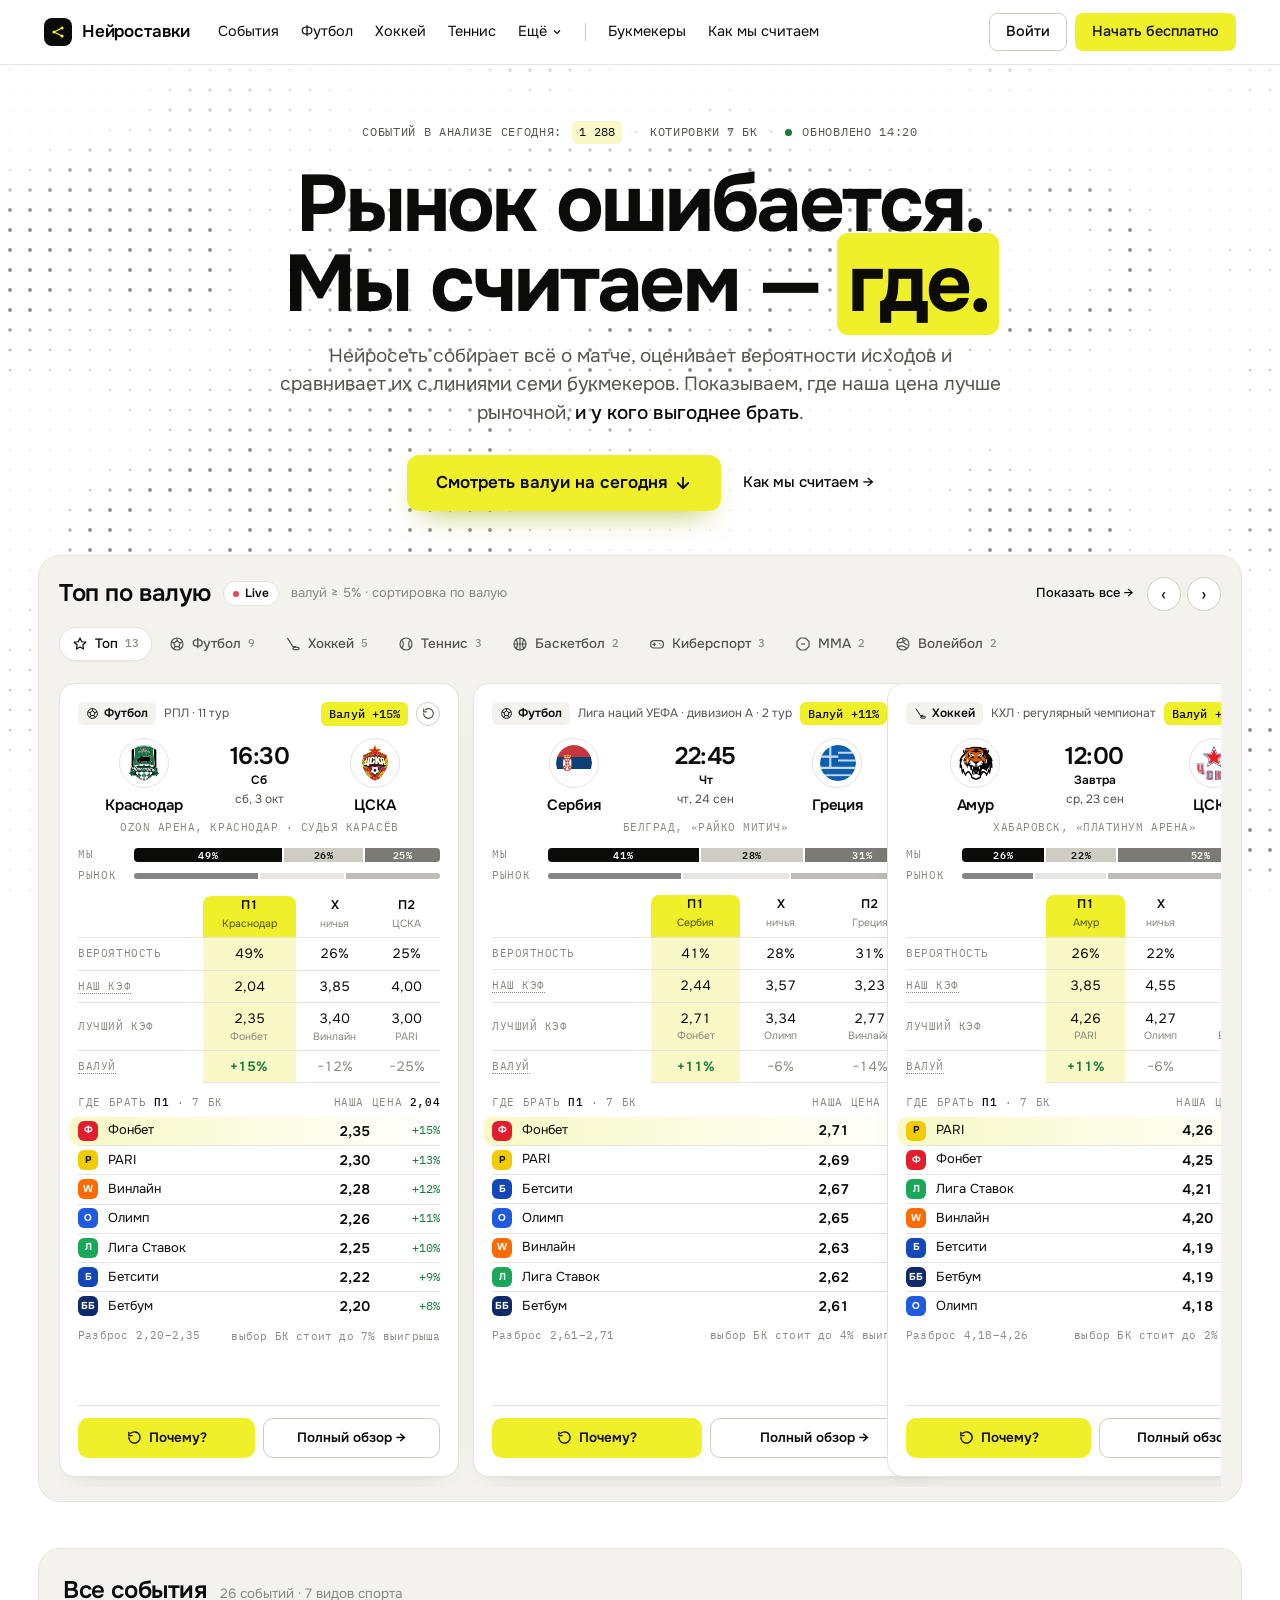
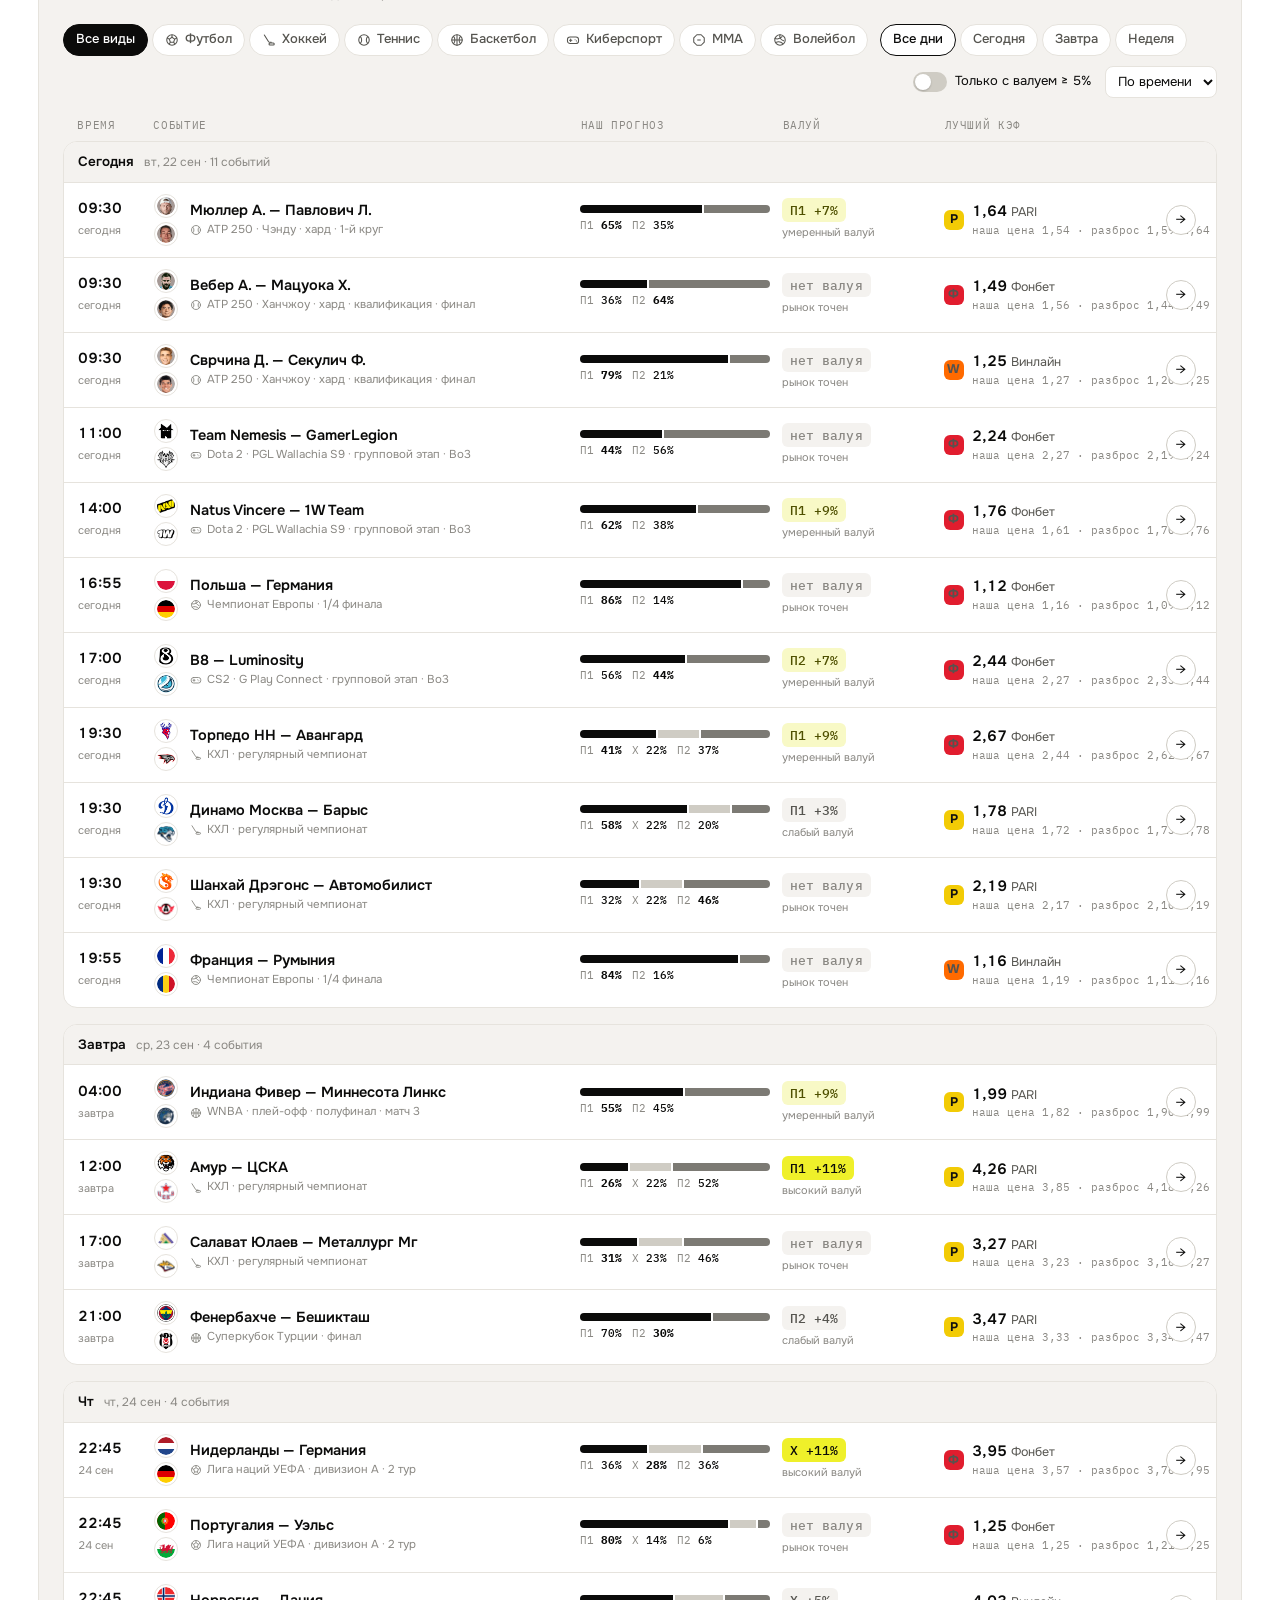
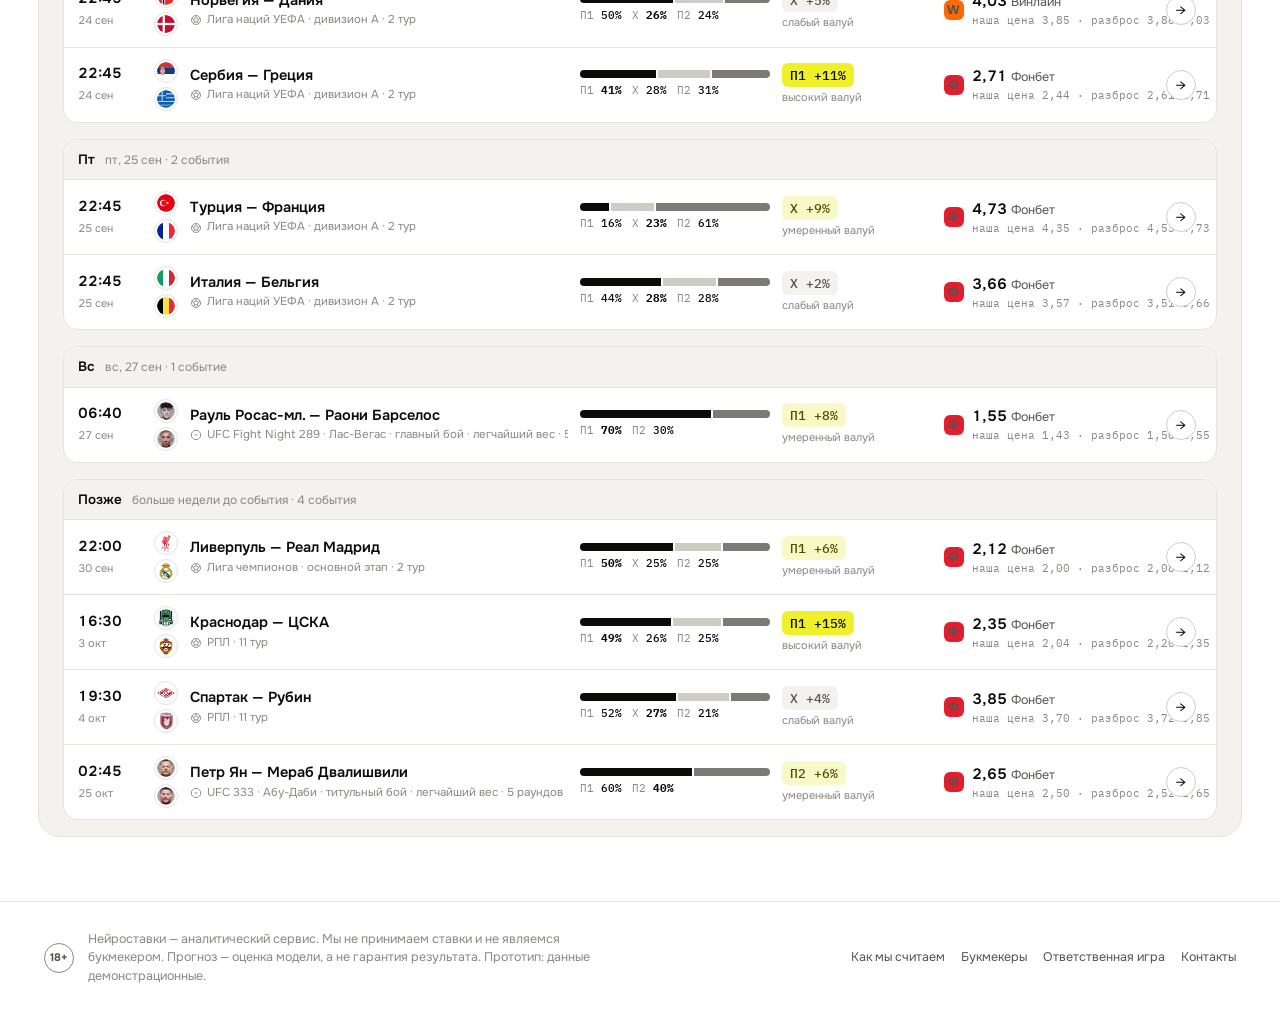
==== index.html @ 48d7a948 "Прототип главной страницы Нейроставки Hero в стиле Ramp с динамическим фоном, панель «Топ по валую» " ====
<!doctype html>
<html lang="ru">
<head>
<meta charset="utf-8">
<meta name="viewport" content="width=device-width, initial-scale=1, viewport-fit=cover">
<!-- ARTIFACT-START -->
<title>Нейроставки</title>
<link rel="preconnect" href="https://fonts.googleapis.com">
<link rel="preconnect" href="https://fonts.gstatic.com" crossorigin>
<link rel="stylesheet" href="https://fonts.googleapis.com/css2?family=Onest:wght@400;500;600;700&family=IBM+Plex+Mono:wght@400;500&display=swap">
<style>
/* ============ tokens ============ */
:root{
  --bg:#FFFFFF; --bg-2:#F4F2EF; --bg-3:#FBFAF8; --surface:#FFFFFF;
  --line:#E6E3DD; --line-2:#CFCCC4;
  --ink:#0B0B0A; --ink-2:#55544F; --ink-3:#8A8883;
  --accent:#EFF02A; --accent-hover:#E4E51E; --accent-soft:#F8F9C6; --accent-ink:#4E5000;
  --good:#177A3A; --good-soft:#E4F4E8; --bad:#B0281F; --bad-soft:#F9E8E6;
  --seg1:#0B0B0A; --segx:#CFCCC4; --seg2:#7C7A74;
  --radius:16px;
  --font:'Onest',system-ui,-apple-system,'Segoe UI',Roboto,sans-serif;
  --mono:'IBM Plex Mono',ui-monospace,SFMono-Regular,Menlo,monospace;
  color-scheme:light;
}
*{box-sizing:border-box}
[hidden]{display:none!important}
html,body{background:var(--bg);color:var(--ink);font-family:var(--font)}
body{margin:0;font-size:15px;line-height:1.45;-webkit-font-smoothing:antialiased;text-rendering:optimizeLegibility}
a{color:inherit}
button{font:inherit;color:inherit}
img{max-width:100%}
.mono{font-family:var(--mono)}
.muted{color:var(--ink-3)}
.link{color:var(--ink);text-decoration:none;font-weight:500;font-size:13px}
.link:hover{text-decoration:underline}
.wrap{max-width:1240px;margin:0 auto;padding-inline:24px}
@media(max-width:600px){.wrap{padding-inline:16px}}

/* ============ dynamic background (canvas) ============ */
#bg{position:fixed;inset:0;width:100%;height:100%;z-index:0;pointer-events:none;
  -webkit-mask-image:linear-gradient(to bottom,transparent 0,rgba(0,0,0,.4) 90px,#000 220px);
  mask-image:linear-gradient(to bottom,transparent 0,rgba(0,0,0,.4) 90px,#000 220px)}
.page{position:relative;z-index:1}

/* ============ header ============ */
.top{position:sticky;top:env(safe-area-inset-top,0px);z-index:50;background:rgba(255,255,255,.8);backdrop-filter:saturate(1.3) blur(12px);-webkit-backdrop-filter:saturate(1.3) blur(12px);border-bottom:1px solid var(--line)}
.top-in{display:flex;align-items:center;gap:28px;height:64px}
.logo{display:flex;align-items:center;gap:10px;color:var(--ink);text-decoration:none;font-weight:600;font-size:17px;letter-spacing:-.01em;white-space:nowrap}
.mark{width:28px;height:28px;border-radius:8px;background:var(--ink);display:grid;place-items:center;flex:none}
.nav{display:flex;gap:22px;align-items:center;font-size:14.5px}
.nav a{color:var(--ink);text-decoration:none;display:inline-flex;align-items:center;gap:4px;white-space:nowrap}
.nav a:hover{color:var(--ink-2)}
.nav-sep{width:1px;height:18px;background:var(--line-2)}
.top-actions{margin-left:auto;display:flex;gap:8px;align-items:center}
.btn{display:inline-flex;align-items:center;justify-content:center;gap:6px;height:38px;padding:0 16px;border-radius:8px;font-size:14.5px;font-weight:500;text-decoration:none;cursor:pointer;border:1px solid transparent;color:var(--ink);white-space:nowrap}
.btn.primary{background:var(--accent)}
.btn.primary:hover{background:var(--accent-hover)}
.btn.ghost{border-color:var(--line-2);background:#fff}
.btn.ghost:hover{background:var(--bg-3)}
.btn.big{height:56px;padding:0 28px;font-size:17px;font-weight:600;border-radius:12px;box-shadow:0 14px 30px -14px rgba(160,166,0,.75)}
.btn.big svg{width:18px;height:18px}
@media(max-width:1000px){.nav{display:none}}
@media(max-width:520px){.btn.ghost{display:none}.logo .word{font-size:16px}}

/* ============ hero ============ */
.hero{padding-block:56px 36px}
.hero-text{text-align:center;max-width:980px}
.eyebrow{display:flex;flex-wrap:wrap;align-items:center;justify-content:center;gap:8px 10px;font-family:var(--mono);font-size:11.5px;letter-spacing:.06em;text-transform:uppercase;color:var(--ink-2)}
.counter{background:#F1EFEA;padding:3px 7px;border-radius:5px;color:var(--ink);letter-spacing:.02em;font-variant-numeric:tabular-nums;transition:background .4s}
.counter.tick{background:var(--accent-soft)}
.eyebrow .sep{color:var(--line-2)}
.pulse{width:7px;height:7px;border-radius:50%;background:var(--good);box-shadow:0 0 0 0 rgba(23,122,58,.45);animation:pulse 2.2s infinite}
@keyframes pulse{0%{box-shadow:0 0 0 0 rgba(23,122,58,.45)}70%{box-shadow:0 0 0 7px rgba(23,122,58,0)}100%{box-shadow:0 0 0 0 rgba(23,122,58,0)}}
h1{font-size:clamp(42px,6.4vw,80px);line-height:1;letter-spacing:-.035em;font-weight:700;margin:20px auto 18px;text-wrap:balance}
h1 mark{background:var(--accent);color:inherit;padding:0 .14em;margin:0 -.04em;border-radius:.14em;box-decoration-break:clone;-webkit-box-decoration-break:clone}
.lead{font-size:19px;color:var(--ink-2);max-width:56ch;margin:0 auto 28px;line-height:1.5;text-wrap:pretty}
.lead b{font-weight:500;color:var(--ink)}
.cta{display:flex;justify-content:center;align-items:center;gap:8px 22px;flex-wrap:wrap;margin-bottom:44px}
.cta .link{font-size:15px}
.panel-wrap{padding-inline:clamp(16px,3vw,56px)}
.panel{background:var(--bg-2);border:1px solid var(--line);border-radius:22px;padding:20px 20px 14px;max-width:1820px;margin:0 auto}
@media(max-width:600px){.panel{padding:14px 12px 10px;border-radius:16px}}
.panel-head{display:flex;align-items:center;justify-content:space-between;gap:16px;flex-wrap:wrap}
.panel-title{display:flex;align-items:center;gap:12px;flex-wrap:wrap}
.panel-title .muted{font-size:13px}
h2{font-size:24px;font-weight:600;letter-spacing:-.02em;margin:0}
.live-chip{display:inline-flex;align-items:center;gap:6px;font-size:12px;font-weight:600;background:#fff;border:1px solid var(--line);border-radius:999px;padding:3px 9px}
.live-chip i{width:6px;height:6px;border-radius:50%;background:#E5484D}
.panel-tools{display:flex;align-items:center;gap:14px}
.arrows{display:flex;gap:6px}
.arrows button{width:34px;height:34px;border-radius:50%;border:1px solid var(--line-2);background:#fff;font-size:18px;line-height:1;cursor:pointer;color:var(--ink);display:grid;place-items:center}
.arrows button:hover{background:var(--bg-3)}
.tabs{display:flex;gap:4px;overflow-x:auto;margin:16px 0 14px;scrollbar-width:none;padding-bottom:2px}
.tabs::-webkit-scrollbar{display:none}
.tab{display:inline-flex;align-items:center;gap:7px;height:34px;padding:0 12px;border-radius:999px;border:1px solid transparent;background:transparent;font-size:13.5px;font-weight:500;color:var(--ink-2);cursor:pointer;white-space:nowrap}
.tab svg{width:16px;height:16px}
.tab:hover{color:var(--ink)}
.tab.active{background:#fff;border-color:var(--line);color:var(--ink);box-shadow:0 1px 2px rgba(0,0,0,.04)}
.tab .n{font-family:var(--mono);font-size:11px;color:var(--ink-3)}
.slider{display:flex;gap:14px;overflow-x:auto;scroll-snap-type:x mandatory;padding:6px 2px 10px;scrollbar-width:none;align-items:stretch}
.slider::-webkit-scrollbar{display:none}
.empty{padding:40px;text-align:center;color:var(--ink-3);width:100%}

/* ============ event card (flip) ============ */
.card{flex:0 0 400px;width:400px;scroll-snap-align:start;perspective:1800px;position:relative}
@media(max-width:520px){.card{flex-basis:calc(100vw - 60px);width:calc(100vw - 60px)}}
.card-inner{display:grid;transform-style:preserve-3d;transition:transform .65s cubic-bezier(.2,.7,.2,1);height:100%}
.card:hover .card-inner{transform:rotateY(-8deg);transition-duration:.4s}
.card.flipped .card-inner{transform:rotateY(180deg)}
.card.flipped:hover .card-inner{transform:rotateY(172deg)}
.face{grid-area:1/1;background:var(--surface);border:1px solid var(--line);border-radius:var(--radius);padding:18px;backface-visibility:hidden;-webkit-backface-visibility:hidden;display:flex;flex-direction:column;gap:12px;box-shadow:0 1px 2px rgba(0,0,0,.03),0 12px 28px -18px rgba(0,0,0,.16);cursor:pointer;transition:box-shadow .3s}
.card:hover .face{box-shadow:0 2px 4px rgba(0,0,0,.04),0 26px 44px -22px rgba(0,0,0,.3)}
.face.front{transform:rotateY(0deg)}
.face.back{transform:rotateY(180deg)}
.c-top{display:flex;align-items:center;gap:8px;min-height:24px}
.sport-chip{display:inline-flex;align-items:center;gap:5px;font-size:12px;font-weight:600;padding:3px 8px;border-radius:6px;background:var(--bg-2);color:var(--ink);white-space:nowrap}
.sport-chip svg{width:13px;height:13px}
.league{font-size:12px;color:var(--ink-2);white-space:nowrap;overflow:hidden;text-overflow:ellipsis;flex:1;min-width:0}
.val-badge{font-family:var(--mono);font-size:12px;font-weight:500;padding:3px 8px;border-radius:6px;white-space:nowrap;letter-spacing:.01em}
.val-badge.strong{background:var(--accent);color:var(--ink)}
.val-badge.mid{background:var(--accent-soft);color:var(--accent-ink)}
.val-badge.weak{background:var(--bg-2);color:var(--ink-2)}
.val-badge.none{background:var(--bg-2);color:var(--ink-3)}
.flip-ico{width:24px;height:24px;border-radius:50%;border:1px solid var(--line-2);display:grid;place-items:center;color:var(--ink-2);flex:none;background:#fff;transition:.2s}
.flip-ico svg{width:13px;height:13px}
.card:hover .flip-ico{background:var(--accent);border-color:var(--accent);color:var(--ink);transform:rotate(-40deg)}
.c-teams{display:grid;grid-template-columns:1fr auto 1fr;align-items:start;gap:8px}
.team{display:flex;flex-direction:column;align-items:center;gap:8px;text-align:center;min-width:0}
.team img,.team .ini{width:50px;height:50px;object-fit:contain;border-radius:50%;background:#fff;border:1px solid var(--line);padding:6px;flex:none}
.team .ini,.r-logos .ini{display:grid;place-items:center;font-weight:700;font-size:13px;color:var(--ink-2);background:var(--bg-2)}
.team b{font-size:15px;font-weight:600;line-height:1.2;letter-spacing:-.01em;text-wrap:balance}
.when{text-align:center;display:flex;flex-direction:column;gap:2px;min-width:84px;padding-top:6px}
.when b{font-size:24px;font-weight:600;letter-spacing:-.02em;line-height:1}
.when span{font-size:12px;color:var(--ink-2)}
.when .day{font-weight:600;color:var(--ink);margin-top:2px}
.c-venue{font-family:var(--mono);font-size:10.5px;letter-spacing:.05em;text-transform:uppercase;color:var(--ink-3);text-align:center;white-space:nowrap;overflow:hidden;text-overflow:ellipsis;margin-top:-6px}
.c-bars{display:flex;flex-direction:column;gap:6px}
.bar-row{display:grid;grid-template-columns:48px 1fr;align-items:center;gap:8px;font-family:var(--mono);font-size:10.5px;letter-spacing:.06em;text-transform:uppercase;color:var(--ink-3)}
.bar{display:flex;gap:2px;height:14px;border-radius:4px;overflow:hidden}
.bar.thin{height:6px;opacity:.5}
.bar i{display:grid;place-items:center;height:100%;font:600 9.5px/1 var(--mono);color:#fff;overflow:hidden;white-space:nowrap;font-style:normal}
.bar i.s0{background:var(--seg1)} .bar i.s1{background:var(--segx);color:var(--ink)} .bar i.s2{background:var(--seg2)}
.bar.thin i,.bar.mini i{font-size:0}
.c-table{width:100%;border-collapse:collapse;font-variant-numeric:tabular-nums;font-size:13.5px}
.c-table th,.c-table td{padding:6px 6px;text-align:center;border-top:1px solid var(--line)}
.c-table thead th{border-top:0;padding-top:0;padding-bottom:6px;font-weight:600;font-size:12.5px;cursor:pointer;border-radius:8px 8px 0 0;transition:background .15s}
.c-table thead th:hover{background:var(--bg-2)}
.c-table thead th small{display:block;font-weight:400;font-size:10.5px;color:var(--ink-3);white-space:nowrap;overflow:hidden;text-overflow:ellipsis;max-width:92px;margin:2px auto 0}
.c-table tbody th{text-align:left;font-weight:400;font-family:var(--mono);font-size:10.5px;letter-spacing:.05em;text-transform:uppercase;color:var(--ink-3);padding-left:0;white-space:nowrap}
.c-table td.sel{background:var(--accent-soft)}
.c-table thead th.sel,.c-table thead th.sel:hover{background:var(--accent);color:var(--ink)}
.c-table thead th.sel small{color:var(--accent-ink)}
.c-table td small{display:block;font-size:10.5px;color:var(--ink-3);font-family:var(--font)}
.c-table td.pos{color:var(--good);font-weight:600} .c-table td.neg{color:var(--ink-3)}
.c-table tbody tr:last-child td{border-bottom:1px solid var(--line)}
.c-where{display:flex;flex-direction:column}
.c-label{display:flex;justify-content:space-between;align-items:baseline;gap:8px;font-family:var(--mono);font-size:10.5px;letter-spacing:.06em;text-transform:uppercase;color:var(--ink-3)}
.c-label b{color:var(--ink);font-weight:500}
.bk-list{list-style:none;margin:6px 0 0;padding:0;display:flex;flex-direction:column}
.bk-list li{display:grid;grid-template-columns:20px 1fr auto 60px;align-items:center;gap:10px;padding:4px 0;border-top:1px solid var(--line);font-size:13px}
.bk-list li:first-child{border-top:0}
.bk-list li.best{background:linear-gradient(90deg,var(--accent-soft),rgba(248,249,198,0));margin:0 -8px;padding-inline:8px;border-radius:8px}
.bk-logo{width:20px;height:20px;border-radius:6px;display:grid;place-items:center;font-size:10px;font-weight:700;color:#fff;background:var(--c);letter-spacing:-.02em;flex:none}
.bk-list b{font-variant-numeric:tabular-nums;font-size:14px;font-weight:600}
.ev{font-family:var(--mono);font-size:11.5px;color:var(--good);text-align:right;white-space:nowrap}
.ev.neg{color:var(--ink-3)}
.c-spread{font-family:var(--mono);font-size:10.5px;color:var(--ink-3);letter-spacing:.02em;margin-top:8px;display:flex;justify-content:space-between;gap:8px;flex-wrap:wrap}
.c-foot{margin-top:auto;display:grid;grid-template-columns:1fr 1fr;gap:8px;padding-top:12px;border-top:1px solid var(--line)}
.btn-card{height:40px;border-radius:10px;font-size:13.5px;font-weight:600;display:inline-flex;align-items:center;justify-content:center;gap:7px;cursor:pointer;border:1px solid transparent;text-decoration:none;white-space:nowrap;padding:0 10px}
.btn-card svg{width:15px;height:15px;flex:none}
.btn-card.why{background:var(--accent);color:var(--ink)}
.btn-card.why:hover{background:var(--accent-hover)}
.btn-card.more{background:#fff;border-color:var(--line-2);color:var(--ink)}
.btn-card.more:hover{background:var(--bg-2)}
.btn-card.why svg{transition:transform .25s}
.card:hover .btn-card.why svg{transform:rotate(-40deg)}
/* back */
.b-head{display:flex;align-items:center;gap:10px;min-height:24px}
.b-back{height:30px;padding:0 12px;border-radius:999px;border:1px solid var(--line-2);background:#fff;font-size:13px;font-weight:600;cursor:pointer;display:inline-flex;align-items:center;gap:6px;white-space:nowrap}
.b-back:hover{background:var(--bg-2)}
.b-head .league{text-align:right}
.b-title{font-size:18px;font-weight:600;letter-spacing:-.015em;line-height:1.2;margin-top:4px;text-wrap:balance}
.b-title small{display:block;font-size:13px;font-weight:400;color:var(--ink-2);margin-top:2px}
.b-label{font-family:var(--mono);font-size:10.5px;letter-spacing:.06em;text-transform:uppercase;color:var(--ink-3)}
.wf{list-style:none;margin:6px 0 0;padding:0;display:flex;flex-direction:column}
.wf li{display:grid;grid-template-columns:1fr auto;gap:10px;align-items:start;padding:6px 0;border-top:1px solid var(--line);font-size:13px;line-height:1.35}
.wf li.base,.wf li.total{font-weight:600;background:var(--bg-2);margin:0 -8px;padding-inline:8px;border-radius:8px;border-top:0;align-items:center}
.wf li.total{background:var(--accent-soft)}
.wf li.base+li{border-top:0}
.pp{font-family:var(--mono);font-size:12px;white-space:nowrap;padding:2px 6px;border-radius:5px;font-weight:500}
.pp.pos{background:var(--good-soft);color:var(--good)} .pp.neg{background:var(--bad-soft);color:var(--bad)} .pp.n{background:#fff;color:var(--ink);border:1px solid var(--line)}
.spark{display:grid;grid-template-columns:1fr auto;gap:12px;align-items:center;margin-top:6px}
.spark svg{width:100%;height:auto;display:block}
.spark .v{font-family:var(--mono);font-size:11px;color:var(--ink-3);text-align:right;white-space:nowrap;letter-spacing:.03em;text-transform:uppercase}
.spark .v b{display:block;font-size:16px;color:var(--ink);font-family:var(--font);letter-spacing:-.01em;text-transform:none;font-variant-numeric:tabular-nums;margin-bottom:2px}
.hint{font-size:12.5px;color:var(--ink-2);margin-top:6px;line-height:1.4}
.src{display:flex;flex-wrap:wrap;gap:4px;margin-top:6px}
.src span{font-size:11.5px;padding:2px 8px;border-radius:5px;background:var(--bg-2);color:var(--ink-2)}
.b-foot{margin-top:auto;display:flex;align-items:center;justify-content:space-between;gap:10px;padding-top:12px;border-top:1px solid var(--line);font-size:12.5px;color:var(--ink-2);flex-wrap:wrap}

/* tooltip */
[data-tip]{position:relative;cursor:help;border-bottom:1px dotted var(--ink-3)}
[data-tip]:hover::after{content:attr(data-tip);position:absolute;left:0;bottom:calc(100% + 6px);z-index:20;background:var(--ink);color:#fff;font:400 12px/1.4 var(--font);letter-spacing:0;text-transform:none;padding:8px 10px;border-radius:8px;width:240px;white-space:normal;box-shadow:0 8px 24px rgba(0,0,0,.18);text-align:left}

/* ============ events list ============ */
.events{padding-block:10px 64px}
.panel-list{padding:24px 24px 16px}
.panel-list .group:last-child{margin-bottom:0}
@media(max-width:600px){.panel-list{padding:14px 12px 10px}}
.sec-head{display:flex;align-items:baseline;gap:14px;margin-bottom:16px;flex-wrap:wrap}
.sec-head .muted{font-size:13.5px}
.filters{display:flex;flex-wrap:wrap;gap:10px 12px;align-items:center;margin-bottom:12px}
.chips{display:flex;gap:4px;flex-wrap:wrap}
.chip{height:32px;padding:0 12px;border-radius:999px;border:1px solid var(--line);background:#fff;font-size:13px;font-weight:500;color:var(--ink-2);cursor:pointer;display:inline-flex;align-items:center;gap:6px;white-space:nowrap}
.chip svg{width:14px;height:14px}
.chip:hover{color:var(--ink);border-color:var(--line-2)}
.chip.active{background:var(--ink);color:#fff;border-color:var(--ink)}
.chips.days .chip.active{background:#fff;color:var(--ink);border-color:var(--ink)}
.f-right{display:flex;align-items:center;gap:14px;margin-left:auto;flex-wrap:wrap}
.toggle{display:inline-flex;align-items:center;gap:8px;font-size:13px;cursor:pointer;position:relative;white-space:nowrap}
.toggle input{position:absolute;opacity:0;width:0;height:0}
.sw{width:34px;height:20px;border-radius:999px;background:var(--line-2);position:relative;transition:.2s;flex:none}
.sw::after{content:'';position:absolute;top:2px;left:2px;width:16px;height:16px;border-radius:50%;background:#fff;transition:.2s;box-shadow:0 1px 2px rgba(0,0,0,.2)}
.toggle input:checked+.sw{background:var(--ink)} .toggle input:checked+.sw::after{left:16px}
.toggle input:focus-visible+.sw{outline:2px solid var(--accent-ink);outline-offset:2px}
.select{height:32px;border-radius:8px;border:1px solid var(--line);background:#fff;font:inherit;font-size:13px;padding:0 8px;color:var(--ink)}
.rows-head{display:grid;grid-template-columns:64px 1fr 190px 150px 210px 36px;gap:12px;padding:8px 14px;font-family:var(--mono);font-size:10.5px;letter-spacing:.06em;text-transform:uppercase;color:var(--ink-3)}
.group{margin-bottom:16px;background:#fff;border:1px solid var(--line);border-radius:14px;overflow:hidden}
.group-h{padding:10px 14px;font-size:13.5px;font-weight:600;background:var(--bg-2);border-bottom:1px solid var(--line);display:flex;gap:10px;align-items:baseline}
.group-h span{font-weight:400;color:var(--ink-3);font-size:12px}
.row{display:grid;grid-template-columns:64px 1fr 190px 150px 210px 36px;gap:12px;align-items:center;padding:11px 14px;border-top:1px solid var(--line);cursor:pointer;text-decoration:none;color:inherit;transition:background .12s}
.group .row:first-of-type{border-top:0}
.row:hover{background:var(--bg-3)}
.r-time{font-variant-numeric:tabular-nums}
.r-time b{display:block;font-size:14.5px;font-weight:600} .r-time span{font-size:11px;color:var(--ink-3);white-space:nowrap}
.r-ev{display:flex;align-items:center;gap:12px;min-width:0}
.r-logos{display:flex;flex-direction:column;gap:4px;flex:none}
.r-logos img,.r-logos .ini{width:24px;height:24px;object-fit:contain;border-radius:50%;border:1px solid var(--line);background:#fff;padding:2px;font-size:8px}
.r-names{min-width:0}
.r-names b{display:block;font-size:14.5px;font-weight:600;line-height:1.25;white-space:nowrap;overflow:hidden;text-overflow:ellipsis}
.r-names span{font-size:11.5px;color:var(--ink-3);display:flex;align-items:center;gap:5px;margin-top:3px;white-space:nowrap;overflow:hidden;text-overflow:ellipsis}
.r-names span svg{width:12px;height:12px;flex:none}
.r-prob{display:flex;flex-direction:column;gap:5px}
.r-prob .bar{height:8px}
.r-prob .lg{display:flex;gap:10px;font-size:11px;color:var(--ink-3);font-variant-numeric:tabular-nums;font-family:var(--mono)}
.r-prob .lg b{color:var(--ink);font-weight:500}
.r-prob .lg .pk b{font-weight:700}
.r-val{display:flex;flex-direction:column;gap:3px;align-items:flex-start}
.r-val .val-badge{font-size:12.5px}
.r-val span.l{font-size:11px;color:var(--ink-3)}
.r-bk{display:flex;align-items:center;gap:8px;font-variant-numeric:tabular-nums;min-width:0}
.r-bk b{font-size:15px;font-weight:600} .r-bk span{font-size:12.5px;color:var(--ink-2)}
.r-bk small{display:block;font-family:var(--mono);font-size:10.5px;color:var(--ink-3);white-space:nowrap}
.r-go{width:30px;height:30px;border-radius:50%;border:1px solid var(--line-2);display:grid;place-items:center;font-size:14px;color:var(--ink);background:#fff}
.row:hover .r-go{background:var(--ink);color:#fff;border-color:var(--ink)}
@media(max-width:1000px){
  .rows-head{display:none}
  .row{grid-template-columns:56px 1fr auto;grid-template-areas:"time ev val" "time prob bk";row-gap:10px}
  .r-time{grid-area:time} .r-ev{grid-area:ev} .r-prob{grid-area:prob} .r-val{grid-area:val;align-items:flex-end} .r-bk{grid-area:bk;justify-content:flex-end}
  .r-go{display:none}
}
@media(max-width:520px){
  .row{grid-template-columns:1fr auto;grid-template-areas:"ev val" "prob bk";}
  .r-time{display:none}
  .r-names b{white-space:normal}
}

/* ============ footer ============ */
footer{border-top:1px solid var(--line);padding-block:28px 40px;font-size:12.5px;color:var(--ink-3);background:#fff}
.foot-in{display:flex;flex-wrap:wrap;gap:16px 32px;align-items:center;justify-content:space-between}
.foot-l{display:flex;align-items:center;gap:14px;flex-wrap:wrap}
.age{display:inline-grid;place-items:center;width:30px;height:30px;border:1.5px solid var(--ink-3);border-radius:50%;font-weight:700;font-size:11px;color:var(--ink-2);flex:none}
.foot-in p{margin:0;max-width:64ch;line-height:1.45}
.foot-links{display:flex;gap:16px;flex-wrap:wrap}
.foot-links a{color:var(--ink-2);text-decoration:none}
.foot-links a:hover{color:var(--ink)}

/* ============ modal & toast ============ */
.modal{position:fixed;inset:0;z-index:100;display:grid;place-items:center;padding:20px}
.modal-bg{position:absolute;inset:0;background:rgba(20,20,18,.45);backdrop-filter:blur(4px);-webkit-backdrop-filter:blur(4px)}
.modal-box{position:relative;width:min(420px,100%);max-height:100%;overflow:auto;padding-top:44px}
.modal-box .card{width:100%;flex-basis:auto}
.modal-close{position:absolute;right:0;top:0;width:36px;height:36px;border-radius:50%;background:#fff;border:1px solid var(--line-2);cursor:pointer;display:grid;place-items:center;font-size:16px}
.modal-note{position:absolute;left:0;top:8px;color:#fff;font-size:12px;opacity:.85}
.toast{position:fixed;left:50%;bottom:28px;transform:translate(-50%,16px);background:var(--ink);color:#fff;padding:11px 18px;border-radius:12px;font-size:13.5px;opacity:0;transition:.25s;z-index:200;pointer-events:none;white-space:nowrap;box-shadow:0 12px 30px rgba(0,0,0,.25)}
.toast.show{opacity:1;transform:translate(-50%,0)}

:focus-visible{outline:2px solid var(--accent-ink);outline-offset:2px}
@media(prefers-reduced-motion:reduce){.card-inner,.face,.flip-ico,.btn-card.why svg{transition:none}.pulse{animation:none}.counter{transition:none}}
</style>
</head>
<body>
<canvas id="bg" aria-hidden="true"></canvas>
<div class="page">
<header class="top">
  <div class="wrap top-in">
    <a class="logo" href="#"><span class="mark"><svg viewBox="0 0 24 24" width="16" height="16" fill="none" stroke="#EFF02A" stroke-width="2" stroke-linecap="round"><circle cx="6" cy="12" r="2.4" fill="#EFF02A" stroke="none"/><circle cx="18" cy="6" r="2.4" fill="#EFF02A" stroke="none"/><circle cx="18" cy="18" r="2.4" fill="#EFF02A" stroke="none"/><path d="M8.2 10.9l7.6-3.8M8.2 13.1l7.6 3.8"/></svg></span><span class="word">Нейроставки</span></a>
    <nav class="nav">
      <a href="#events">События</a><a href="#" data-soon>Футбол</a><a href="#" data-soon>Хоккей</a><a href="#" data-soon>Теннис</a>
      <a href="#" data-soon>Ещё <svg width="12" height="12" viewBox="0 0 24 24" fill="none" stroke="currentColor" stroke-width="2.2"><path d="M6 9l6 6 6-6"/></svg></a>
      <span class="nav-sep"></span>
      <a href="#" data-soon>Букмекеры</a><a href="#" data-soon>Как мы считаем</a>
    </nav>
    <div class="top-actions"><a class="btn ghost" href="#" data-soon>Войти</a><a class="btn primary" href="#" data-soon>Начать бесплатно</a></div>
  </div>
</header>

<main>
<section class="hero">
  <div class="wrap hero-text">
    <div class="eyebrow">
      <span>Событий в анализе сегодня:</span><span class="counter" id="counter">1 284</span>
      <span class="sep">·</span><span>Котировки 7 БК</span>
      <span class="sep">·</span><span class="pulse"></span><span>Обновлено 14:20</span>
    </div>
    <h1>Рынок ошибается.<br>Мы считаем&nbsp;— <mark>где.</mark></h1>
    <p class="lead">Нейросеть собирает всё о матче, оценивает вероятности исходов и сравнивает их с линиями семи букмекеров. Показываем, где наша цена лучше рыночной, <b>и у кого выгоднее брать</b>.</p>
    <div class="cta">
      <a class="btn primary big" href="#top" id="ctaTop">Смотреть валуи на сегодня <svg viewBox="0 0 24 24" fill="none" stroke="currentColor" stroke-width="2.4" stroke-linecap="round" stroke-linejoin="round"><path d="M12 5v14M5 12l7 7 7-7"/></svg></a>
      <a class="link" href="#" data-soon>Как мы считаем →</a>
    </div>
  </div>

  <div class="panel-wrap" id="top">
    <div class="panel">
      <div class="panel-head">
        <div class="panel-title"><h2>Топ по валую</h2><span class="live-chip"><i></i>Live</span><span class="muted" id="panelSub">валуй ≥ 5% · сортировка по валую</span></div>
        <div class="panel-tools"><a class="link" href="#events">Показать все →</a><div class="arrows"><button id="prev" aria-label="Назад">‹</button><button id="next" aria-label="Вперёд">›</button></div></div>
      </div>
      <div class="tabs" id="heroTabs"></div>
      <div class="slider" id="slider"></div>
    </div>
  </div>
</section>

<section class="events" id="events">
  <div class="panel-wrap"><div class="panel panel-list">
  <div class="sec-head"><h2>Все события</h2><span class="muted" id="count"></span></div>
  <div class="filters">
    <div class="chips" id="sportChips"></div>
    <div class="chips days" id="dayChips"></div>
    <div class="f-right">
      <label class="toggle"><input type="checkbox" id="onlyEdge"><span class="sw"></span>Только с валуем ≥ 5%</label>
      <select id="sort" class="select" aria-label="Сортировка"><option value="time">По времени</option><option value="edge">По валую</option></select>
    </div>
  </div>
  <div class="rows-head"><span>Время</span><span>Событие</span><span>Наш прогноз</span><span>Валуй</span><span>Лучший кэф</span><span></span></div>
  <div id="rows"></div>
  </div></div>
</section>
</main>

<footer>
  <div class="wrap foot-in">
    <div class="foot-l"><span class="age">18+</span><p>Нейроставки — аналитический сервис. Мы не принимаем ставки и не являемся букмекером. Прогноз — оценка модели, а не гарантия результата. Прототип: данные демонстрационные.</p></div>
    <div class="foot-links"><a href="#" data-soon>Как мы считаем</a><a href="#" data-soon>Букмекеры</a><a href="#" data-soon>Ответственная игра</a><a href="#" data-soon>Контакты</a></div>
  </div>
</footer>
</div>

<div class="modal" id="modal" hidden>
  <div class="modal-bg" data-close></div>
  <div class="modal-box">
    <span class="modal-note">Превью карточки · полная страница события — следующий этап</span>
    <button class="modal-close" data-close aria-label="Закрыть">✕</button>
    <div id="modalCard"></div>
  </div>
</div>
<div class="toast" id="toast" role="status"></div>
<script>/* LOGOS-START */
const LOGOS = {"t/Basketball/NBA_women/Indiana_Fever.png": "[data-uri]", "t/Basketball/NBA_women/Minnesota_Lynx.png": "[data-uri]", "t/Basketball/Turkey/Fenerbahce_Istanbul-new.png": "[data-uri]", "t/Esports/CounterStrike/B8-new.png": "[data-uri]", "t/Esports/Dota_2/1win.png": "[data-uri]", "t/Esports/Luminosity.png": "[data-uri]", "t/Esports/Natus_Vincere.png": "[data-uri]", "t/Esports/Universal/GamerLegion-new.png": "[data-uri]", "t/Esports/Universal/Team_Nemesis.png": "[data-uri]", "t/Football/England/Liverpool_new.png": "[data-uri]", "t/Football/Russia/CSKA_Moscow_new.png": "[data-uri]", "t/Football/Russia/Krasnodar_new.png": "[data-uri]", "t/Football/Russia/Rubin.png": "[data-uri]", "t/Football/Russia/Spartak_Moscow-new.png": "[data-uri]", "t/Football/Spain/Real_Madrid.png": "[data-uri]", "t/Football/Turkey/Besiktas_new.png": "[data-uri]", "t/Hockey/China/Shanghai_Dragons_new.png": "[data-uri]", "t/Hockey/KHL/new/Avtomobilist_Yekaterinburg.png": "[data-uri]", "t/Hockey/KHL/new/Barys_new.png": "[data-uri]", "t/Hockey/KHL/new/HC_CSKA_Moscow.png": "[data-uri]", "t/Hockey/KHL/new/Metallurg_Mg.png": "[data-uri]", "t/Hockey/KHL/new/Salavat_Yulaev_Ufa.png": "[data-uri]", "t/Hockey/KHL/new/Torpedo_NNovgorod_new.png": "[data-uri]", "t/Hockey/Russia/Amur.png": "[data-uri]", "t/Hockey/Russia/Avangard_new.png": "[data-uri]", "t/Hockey/Russia/Dynamo_Moskva-new.png": "[data-uri]", "t/MMA/Merab_Dvalishvili.png": "[data-uri]", "t/MMA/PetrYan.png": "[data-uri]", "t/MMA/Raoni_Barcelos.png": "[data-uri]", "t/MMA/Raul_Rosas_Jr..png": "[data-uri]", "t/Tennis/Matsuoka_Hayato.png": "[data-uri]", "t/Tennis/Muller_Alexandre_new.png": "[data-uri]", "t/Tennis/Pavlovic_Luka.png": "[data-uri]", "t/Tennis/Weber_Arthur.png": "[data-uri]", "t/Tennis/philip_sekulic.png": "[data-uri]", "t/Tennis/svrcina_dalibor.png": "[data-uri]", "f/Belgium": "[data-uri]", "f/Denmark": "[data-uri]", "f/France": "[data-uri]", "f/Germany": "[data-uri]", "f/Greece": "[data-uri]", "f/Italy": "[data-uri]", "f/Netherlands": "[data-uri]", "f/Norway": "[data-uri]", "f/Poland": "[data-uri]", "f/Portugal": "[data-uri]", "f/Romania": "[data-uri]", "f/Serbia": "[data-uri]", "f/Turkey": "[data-uri]", "f/Wales": "[data-uri]"};
/* LOGOS-END */</script>

<script>
/* =====================================================================
   DATA
   ===================================================================== */
const CDN = 'https://cdn-ec.pb06e2-resources.ru/ContentCommon/';
const L = p => (typeof LOGOS !== 'undefined' && LOGOS['t/' + p]) || CDN + 'Logotypes/TeamLogos/' + p;
const F = c => (typeof LOGOS !== 'undefined' && LOGOS['f/' + c]) || CDN + 'NewFlags/Circle/' + c + '.svg';
const TODAY = new Date(2026, 8, 22, 12, 0); // прототип: «сегодня» — вт, 22 сентября 2026

const ICONS = {
  football:'<svg viewBox="0 0 24 24" fill="none" stroke="currentColor" stroke-width="1.8" stroke-linejoin="round"><circle cx="12" cy="12" r="9"/><path d="M12 7.2l4.6 3.3-1.8 5.4H9.2l-1.8-5.4z"/><path d="M12 3v4.2M7.4 10.5L3.6 8.6M16.6 10.5l3.8-1.9M9.2 15.9L7 19.4M14.8 15.9L17 19.4"/></svg>',
  hockey:'<svg viewBox="0 0 24 24" fill="none" stroke="currentColor" stroke-width="1.8" stroke-linecap="round" stroke-linejoin="round"><path d="M4 3.5l7.3 11.6c.4.6 1 .9 1.7.9H16"/><rect x="12" y="17" width="9" height="3.5" rx="1.7"/></svg>',
  tennis:'<svg viewBox="0 0 24 24" fill="none" stroke="currentColor" stroke-width="1.8" stroke-linecap="round"><circle cx="12" cy="12" r="9"/><path d="M5.6 6.2c3.2 2.3 3.2 9.3 0 11.6M18.4 6.2c-3.2 2.3-3.2 9.3 0 11.6"/></svg>',
  basketball:'<svg viewBox="0 0 24 24" fill="none" stroke="currentColor" stroke-width="1.8" stroke-linecap="round"><circle cx="12" cy="12" r="9"/><path d="M12 3v18M3 12h18M6 5.6c3.2 3 3.2 9.8 0 12.8M18 5.6c-3.2 3-3.2 9.8 0 12.8"/></svg>',
  esports:'<svg viewBox="0 0 24 24" fill="none" stroke="currentColor" stroke-width="1.8" stroke-linecap="round" stroke-linejoin="round"><rect x="2.5" y="7" width="19" height="11" rx="4.5"/><path d="M8 10.5v4M6 12.5h4M15.5 11.5h.01M17.8 13.5h.01"/></svg>',
  mma:'<svg viewBox="0 0 24 24" fill="none" stroke="currentColor" stroke-width="1.8" stroke-linejoin="round"><path d="M8.3 3h7.4l5.3 5.3v7.4L15.7 21H8.3L3 15.7V8.3z"/><path d="M9 12h6"/></svg>',
  volleyball:'<svg viewBox="0 0 24 24" fill="none" stroke="currentColor" stroke-width="1.8" stroke-linecap="round"><circle cx="12" cy="12" r="9"/><path d="M12 3c-1.2 4.2 1 8.4 6.2 10.4M3.4 9.6c4.2 1.2 9.2-.2 12.2-3.4M4.6 16.2c4.2-2 9.4-1 12.4 2.2"/></svg>'
};
const FLIP_ICON = '<svg viewBox="0 0 24 24" fill="none" stroke="currentColor" stroke-width="2.2" stroke-linecap="round" stroke-linejoin="round"><path d="M3 12a9 9 0 1 0 3-6.7"/><path d="M3 4v5h5"/></svg>';
const SPORTS = {
  football:{n:'Футбол'}, hockey:{n:'Хоккей'}, tennis:{n:'Теннис'}, basketball:{n:'Баскетбол'},
  esports:{n:'Киберспорт'}, mma:{n:'ММА'}, volleyball:{n:'Волейбол'}
};
const SRC_DEFAULT = {
  football:['Opta','Sofascore','Transfermarkt','Пресс-конференции','Официальный сайт лиги','Гисметео'],
  hockey:['KHL.ru','Sofascore','InStat','Пресс-службы клубов','Спортс.ру'],
  tennis:['ATP Tour','Tennis Abstract','Sofascore','Flashscore','Пресс-служба турнира'],
  basketball:['Sofascore','Basketnews','Basketball Reference','ESPN','Пресс-службы клубов'],
  esports:['HLTV','Liquipedia','Bo3.gg','Соцсети команд'],
  mma:['UFC Stats','Tapology','Sherdog','Медиа-день'],
  volleyball:['CEV','Volleybox','Sofascore','Пресс-служба ЧЕ']
};
const BK = [
  {id:'fonbet', name:'Фонбет', c:'#E11D2E', m:'Ф'},
  {id:'pari', name:'PARI', c:'#F2CB05', m:'P', ink:'#111'},
  {id:'winline', name:'Винлайн', c:'#FF6A00', m:'W'},
  {id:'olimp', name:'Олимп', c:'#1F5AE0', m:'О'},
  {id:'liga', name:'Лига Ставок', c:'#19A85A', m:'Л'},
  {id:'betcity', name:'Бетсити', c:'#1348B8', m:'Б'},
  {id:'betboom', name:'Бетбум', c:'#0E2A6B', m:'ББ'}
];
const STRENGTH_LABEL = {strong:'высокий валуй', mid:'умеренный валуй', weak:'слабый валуй', none:'рынок точен'};
const TIP_VAL = 'Валуй — ожидаемая доходность ставки при нашей вероятности и лучшем кэфе на рынке: p × кэф − 1. Например, 49% × 2,35 − 1 = +15%';
const TIP_FAIR = 'Справедливый коэффициент = 1 / наша вероятность. Всё, что выше на рынке, — плюсовое ожидание';

/* p — наши вероятности исходов; base — центр рыночной линии (котировки PARI на 22.09.2026),
   odds — явные котировки 7 БК; factors.w — вес фактора, нормируется к разнице «наша оценка − рынок» */
const EVENTS = [
  {id:1, sport:'football', league:'РПЛ', sub:'11 тур', dt:'2026-10-03T16:30', venue:'Ozon Арена, Краснодар · судья Карасёв',
   t1:{n:'Краснодар', s:'Краснодар', l:L('Football/Russia/Krasnodar_new.png')}, t2:{n:'ЦСКА', s:'ЦСКА', l:L('Football/Russia/CSKA_Moscow_new.png')},
   way:3, p:[.49,.26,.25],
   odds:{fonbet:[2.35,3.30,2.95], pari:[2.30,3.35,3.00], winline:[2.28,3.40,2.90], olimp:[2.26,3.30,2.98], liga:[2.25,3.25,3.00], betcity:[2.22,3.35,2.92], betboom:[2.20,3.30,2.95]},
   factors:[
     {t:'Кордоба вернулся в заявку после травмы: 0,7 гола за матч в прошлом сезоне', w:3},
     {t:'У ЦСКА третий матч за 8 дней и перелёт из Грозного', w:2.5},
     {t:'Домашняя серия Краснодара — 7 матчей без поражений', w:2},
     {t:'ЦСКА лучше по xG в последних 5 турах: 8,4 против 7,1', w:-1.2},
     {t:'Судья Карасёв: хозяева выигрывают 61% его матчей в РПЛ', w:.6}],
   hist:[2.20,2.22,2.25,2.25,2.30,2.33,2.35]},

  {id:2, sport:'hockey', league:'КХЛ', sub:'регулярный чемпионат', dt:'2026-09-22T19:30', venue:'Нижний Новгород, КРК «Нагорный»',
   t1:{n:'Торпедо НН', s:'Торпедо', l:L('Hockey/KHL/new/Torpedo_NNovgorod_new.png')}, t2:{n:'Авангард', s:'Авангард', l:L('Hockey/Russia/Avangard_new.png')},
   way:3, p:[.41,.22,.37], base:[2.65,4.20,2.30],
   factors:[
     {t:'Торпедо: 5 побед в 6 последних домашних матчах', w:2.2},
     {t:'Авангард на 4-й игре выездной серии, вчера — перелёт 6 часов', w:2},
     {t:'Основной вратарь Авангарда отдыхает — в воротах второй номер', w:1.6},
     {t:'Большинство Торпедо 28% — лучшее в лиге', w:1},
     {t:'Авангард выше по качеству бросков (xG 3,1 за матч)', w:-.9}],
   hist:[2.45,2.50,2.55,2.60,2.65,2.65]},

  {id:3, sport:'football', league:'Лига наций УЕФА', sub:'дивизион A · 2 тур', dt:'2026-09-24T22:45', venue:'Амстердам, «Йохан Кройф Арена»',
   t1:{n:'Нидерланды', s:'Нидерланды', l:F('Netherlands')}, t2:{n:'Германия', s:'Германия', l:F('Germany')},
   way:3, p:[.36,.28,.36], base:[2.40,3.85,2.70],
   factors:[
     {t:'Последние 4 очных матча — 3 ничьи', w:2},
     {t:'У обеих сборных ротация: 6 новых игроков в старте Германии', w:1.5},
     {t:'Низкий темп: обе команды в топ-5 по владению и сдержанному прессингу', w:1.2},
     {t:'Дома Нидерланды чаще дожимают: 9 побед из 14', w:-.6}],
   hist:[3.60,3.65,3.70,3.75,3.80,3.85]},

  {id:4, sport:'esports', league:'Dota 2 · PGL Wallachia S9', sub:'групповой этап · Bo3', dt:'2026-09-22T14:00', venue:'Бухарест · онлайн-стадия',
   t1:{n:'Natus Vincere', s:'NAVI', l:L('Esports/Natus_Vincere.png')}, t2:{n:'1W Team', s:'1W', l:L('Esports/Dota_2/1win.png')},
   way:2, p:[.62,.38], base:[1.72,2.12], src:['Liquipedia','Dotabuff','Stratz','Соцсети команд'],
   factors:[
     {t:'NAVI 7–1 по картам на двух последних турнирах', w:3},
     {t:'1W без основного керри (виза), стендин из академии', w:2.5},
     {t:'Патч 7.40: мета под сигнатурных героев мидера NAVI', w:1.3},
     {t:'Очная история за год 2–4 не в пользу NAVI', w:-1}],
   hist:[1.80,1.78,1.75,1.74,1.72,1.72]},

  {id:5, sport:'basketball', league:'Суперкубок Турции', sub:'финал', dt:'2026-09-23T21:00', venue:'Стамбул, «Юлкер Спортс Арена»',
   t1:{n:'Фенербахче', s:'Фенербахче', l:L('Basketball/Turkey/Fenerbahce_Istanbul-new.png')}, t2:{n:'Бешикташ', s:'Бешикташ', l:L('Football/Turkey/Besiktas_new.png')},
   way:2, p:[.70,.30], base:[1.32,3.40],
   factors:[
     {t:'Бешикташ усилился летом: 4 новых легионера', w:1.5},
     {t:'У Фенербахче нет двух ротационных игроков (сборные)', w:1},
     {t:'Фенербахче выиграл 6 последних очных', w:-.5}],
   hist:[3.30,3.35,3.40,3.40]},

  {id:6, sport:'tennis', league:'ATP 250 · Чэнду', sub:'хард · 1-й круг', dt:'2026-09-22T09:30', venue:'Чэнду, Sichuan International Tennis Center',
   t1:{n:'Мюллер А.', s:'Мюллер', l:L('Tennis/Muller_Alexandre_new.png')}, t2:{n:'Павлович Л.', s:'Павлович', l:L('Tennis/Pavlovic_Luka.png')},
   way:2, p:[.65,.35], base:[1.62,2.20],
   factors:[
     {t:'Мюллер 11–3 на харде в сезоне, два титула на «250»', w:3},
     {t:'Павлович из квалификации: 3 матча за 4 дня', w:2.5},
     {t:'Очные 2–0 в пользу Мюллера, оба матча на харде', w:1.4},
     {t:'Павлович выиграл 78% очков на первой подаче в квалификации', w:-.8}],
   hist:[1.70,1.68,1.65,1.62,1.62]},

  {id:7, sport:'hockey', league:'КХЛ', sub:'регулярный чемпионат', dt:'2026-09-22T19:30', venue:'Москва, «ВТБ Арена»',
   t1:{n:'Динамо Москва', s:'Динамо', l:L('Hockey/Russia/Dynamo_Moskva-new.png')}, t2:{n:'Барыс', s:'Барыс', l:L('Hockey/KHL/new/Barys_new.png')},
   way:3, p:[.58,.22,.20], base:[1.75,4.30,4.05],
   factors:[
     {t:'Барыс: 5 поражений подряд на выезде, 2,1 гола за игру', w:2},
     {t:'Динамо в полном составе, вернулся Уил', w:1.5},
     {t:'Барыс лучше по реализации большинства (22%)', w:-.4}],
   hist:[1.80,1.78,1.77,1.75,1.75]},

  {id:8, sport:'football', league:'Лига наций УЕФА', sub:'дивизион A · 2 тур', dt:'2026-09-24T22:45', venue:'Лиссабон, «Жозе Алваладе»',
   t1:{n:'Португалия', s:'Португалия', l:F('Portugal')}, t2:{n:'Уэльс', s:'Уэльс', l:F('Wales')},
   way:3, p:[.80,.14,.06], base:[1.23,6.10,14.00],
   factors:[
     {t:'Португалия дома: 12 побед подряд в официальных матчах', w:1.5},
     {t:'Уэльс без Джеймса и Уилсона — половина голов сборной', w:1},
     {t:'Ротация Португалии: Роналду в запасе (по данным пресс-конференции)', w:-.5}],
   hist:[1.22,1.22,1.23,1.23]},

  {id:9, sport:'football', league:'Лига наций УЕФА', sub:'дивизион A · 2 тур', dt:'2026-09-24T22:45', venue:'Осло, «Уллевол»',
   t1:{n:'Норвегия', s:'Норвегия', l:F('Norway')}, t2:{n:'Дания', s:'Дания', l:F('Denmark')},
   way:3, p:[.50,.26,.24], base:[1.80,3.95,4.20],
   factors:[
     {t:'Дания: 4 матча без поражений, лучшая защита группы (0,6 xGA)', w:1.2},
     {t:'Холанд: 9 голов в 6 матчах за сборную, но 0 в 3 последних очных', w:.4},
     {t:'Дождь и +7 °C: у обеих сборных 60% ничьих в матчах с тоталом < 2,5', w:.6}],
   hist:[3.80,3.85,3.90,3.95]},

  {id:10, sport:'football', league:'Лига наций УЕФА', sub:'дивизион A · 2 тур', dt:'2026-09-24T22:45', venue:'Белград, «Райко Митич»',
   t1:{n:'Сербия', s:'Сербия', l:F('Serbia')}, t2:{n:'Греция', s:'Греция', l:F('Greece')},
   way:3, p:[.41,.28,.31], base:[2.65,3.30,2.75],
   factors:[
     {t:'Влахович и Митрович оба в строю — впервые с марта', w:2.5},
     {t:'Греция без Бакасетаса (травма) — ключевой креативщик', w:2},
     {t:'Сербия дома: 6 побед в 7 матчах при 2,3 гола за игру', w:1.6},
     {t:'Греция лучше по xGA в отборе (0,8)', w:-.9}],
   hist:[2.50,2.55,2.58,2.60,2.65,2.65]},

  {id:11, sport:'football', league:'Лига наций УЕФА', sub:'дивизион A · 2 тур', dt:'2026-09-25T22:45', venue:'Конья, «Конья Бююкшехир»',
   t1:{n:'Турция', s:'Турция', l:F('Turkey')}, t2:{n:'Франция', s:'Франция', l:F('France')},
   way:3, p:[.16,.23,.61], base:[6.60,4.60,1.47],
   factors:[
     {t:'Франция без Мбаппе и Дембеле (травмы) — 43% голов сборной', w:2},
     {t:'Турция дома в Конье: 3 ничьи в 4 последних матчах', w:1.2},
     {t:'Ротация Франции перед вторым матчем окна', w:.8},
     {t:'Франция не проигрывала в Лиге наций 9 матчей', w:-.7}],
   hist:[4.40,4.45,4.50,4.55,4.60]},

  {id:12, sport:'football', league:'Лига наций УЕФА', sub:'дивизион A · 2 тур', dt:'2026-09-25T22:45', venue:'Милан, «Сан-Сиро»',
   t1:{n:'Италия', s:'Италия', l:F('Italy')}, t2:{n:'Бельгия', s:'Бельгия', l:F('Belgium')},
   way:3, p:[.44,.28,.28], base:[2.13,3.60,3.35],
   factors:[
     {t:'Италия дома в Лиге наций: 5 матчей без поражений', w:.5},
     {t:'Бельгия без Де Брёйне — креатив на Доку и Тросаре', w:.5},
     {t:'Обе сборные с ротацией на второй матч окна', w:.4}],
   hist:[3.50,3.55,3.60,3.60]},

  {id:13, sport:'hockey', league:'КХЛ', sub:'регулярный чемпионат', dt:'2026-09-23T12:00', venue:'Хабаровск, «Платинум Арена»',
   t1:{n:'Амур', s:'Амур', l:L('Hockey/Russia/Amur.png')}, t2:{n:'ЦСКА', s:'ЦСКА', l:L('Hockey/KHL/new/HC_CSKA_Moscow.png')},
   way:3, p:[.26,.22,.52], base:[4.20,4.20,1.72],
   factors:[
     {t:'ЦСКА: 3-й матч выездной серии на Дальнем Востоке, +7 часов', w:2.5},
     {t:'Амур дома 4–1 в сезоне, вратарь Дорожко — 93,4% отражённых', w:2},
     {t:'ЦСКА без первого звена (болезнь, по данным клуба)', w:1.5},
     {t:'ЦСКА выиграл 8 из 10 последних очных', w:-.5}],
   hist:[3.80,3.90,4.00,4.10,4.20,4.20]},

  {id:14, sport:'hockey', league:'КХЛ', sub:'регулярный чемпионат', dt:'2026-09-23T17:00', venue:'Уфа, «Уфа-Арена»',
   t1:{n:'Салават Юлаев', s:'Салават', l:L('Hockey/KHL/new/Salavat_Yulaev_Ufa.png')}, t2:{n:'Металлург Мг', s:'Металлург', l:L('Hockey/KHL/new/Metallurg_Mg.png')},
   way:3, p:[.31,.23,.46], base:[3.20,4.30,1.97],
   factors:[
     {t:'Салават дома: 3 победы в 4 матчах сезона', w:.8},
     {t:'Металлург играет второй матч за два дня, вчера — Казань', w:.9},
     {t:'Металлург: лучшая реализация бросков в лиге (12,4%)', w:-.4}],
   hist:[3.10,3.15,3.20,3.20]},

  {id:15, sport:'hockey', league:'КХЛ', sub:'регулярный чемпионат', dt:'2026-09-22T19:30', venue:'Санкт-Петербург, «СКА Арена»',
   t1:{n:'Шанхай Дрэгонс', s:'Шанхай', l:L('Hockey/China/Shanghai_Dragons_new.png')}, t2:{n:'Автомобилист', s:'Автомобилист', l:L('Hockey/KHL/new/Avtomobilist_Yekaterinburg.png')},
   way:3, p:[.32,.22,.46], base:[2.80,4.20,2.15],
   factors:[
     {t:'Автомобилист: 7 побед в 9 последних матчах', w:1.2},
     {t:'У Шанхая 4 легионера под вопросом (визы)', w:1},
     {t:'Шанхай дома 5–2 в сезоне', w:-.6}],
   hist:[2.10,2.12,2.15,2.15]},

  {id:16, sport:'esports', league:'CS2 · G Play Connect', sub:'групповой этап · Bo3', dt:'2026-09-22T17:00', venue:'Онлайн · Европа',
   t1:{n:'B8', s:'B8', l:L('Esports/CounterStrike/B8-new.png')}, t2:{n:'Luminosity', s:'Luminosity', l:L('Esports/Luminosity.png')},
   way:2, p:[.56,.44], base:[1.58,2.38],
   factors:[
     {t:'Luminosity 3–0 по картам против B8 в 2026 году', w:2},
     {t:'B8 сменил ин-гейм лидера две недели назад', w:1.5},
     {t:'Пул карт: Luminosity сильнее на Nuke и Ancient — вероятные пики', w:1.2},
     {t:'B8 выше в рейтинге HLTV (#21 против #34)', w:-.6}],
   hist:[2.30,2.32,2.35,2.38,2.38]},

  {id:17, sport:'esports', league:'Dota 2 · PGL Wallachia S9', sub:'групповой этап · Bo3', dt:'2026-09-22T11:00', venue:'Бухарест · онлайн-стадия',
   t1:{n:'Team Nemesis', s:'Nemesis', l:L('Esports/Universal/Team_Nemesis.png')}, t2:{n:'GamerLegion', s:'GamerLegion', l:L('Esports/Universal/GamerLegion-new.png')},
   way:2, p:[.44,.56], base:[2.20,1.67], src:['Liquipedia','Dotabuff','Stratz','Соцсети команд'],
   factors:[
     {t:'Nemesis 2–1 в очных на патче 7.40', w:1},
     {t:'GamerLegion сильнее по среднему нетворсу к 15-й минуте', w:-.4},
     {t:'У Nemesis стендин на позиции 4', w:-.3}],
   hist:[2.15,2.18,2.20,2.20]},

  {id:18, sport:'mma', league:'UFC Fight Night 289 · Лас-Вегас', sub:'главный бой · легчайший вес · 5 раундов', dt:'2026-09-27T06:40', venue:'UFC Apex, Лас-Вегас',
   t1:{n:'Рауль Росас-мл.', s:'Росас', l:L('MMA/Raul_Rosas_Jr..png')}, t2:{n:'Раони Барселос', s:'Барселос', l:L('MMA/Raoni_Barcelos.png')},
   way:2, p:[.70,.30], base:[1.52,2.60],
   factors:[
     {t:'Росас: 6 побед подряд, 4 досрочно', w:3},
     {t:'Барселосу 38, два поражения в трёх последних боях', w:2.2},
     {t:'Стилевое: 4,1 тейкдауна за бой у Росаса против 58% защиты Барселоса', w:2},
     {t:'Барселос точнее в стойке (52% ударов в цель)', w:-.3}],
   hist:[1.60,1.58,1.55,1.55,1.52]},

  {id:19, sport:'mma', league:'UFC 333 · Абу-Даби', sub:'титульный бой · легчайший вес · 5 раундов', dt:'2026-10-25T02:45', venue:'Etihad Arena, остров Яс',
   t1:{n:'Петр Ян', s:'Ян', l:L('MMA/PetrYan.png')}, t2:{n:'Мераб Двалишвили', s:'Двалишвили', l:L('MMA/Merab_Dvalishvili.png')},
   way:2, p:[.60,.40], base:[1.53,2.58],
   factors:[
     {t:'Двалишвили: 13 побед подряд, рекордный темп тейкдаунов (7,2 за бой)', w:1.8},
     {t:'Ян выиграл первый бой (2023), но Мераб с тех пор прибавил в защите от ударов', w:.8},
     {t:'Ян: 5 побед в 6 последних, лучший ударник дивизиона по точности', w:-.8}],
   hist:[2.50,2.55,2.58,2.58]},

  {id:20, sport:'volleyball', league:'Чемпионат Европы', sub:'1/4 финала', dt:'2026-09-22T16:55', venue:'Болонья, «Унипол Арена»',
   t1:{n:'Польша', s:'Польша', l:F('Poland')}, t2:{n:'Германия', s:'Германия', l:F('Germany')},
   way:2, p:[.86,.14], base:[1.11,6.00],
   factors:[
     {t:'Польша: 12 побед подряд на чемпионатах Европы, лучший блок турнира', w:1},
     {t:'Германия прошла группу с двумя поражениями', w:.6},
     {t:'У Польши не играет Леон (отдых, по данным штаба)', w:-.4}],
   hist:[1.10,1.11,1.11]},

  {id:21, sport:'volleyball', league:'Чемпионат Европы', sub:'1/4 финала', dt:'2026-09-22T19:55', venue:'Болонья, «Унипол Арена»',
   t1:{n:'Франция', s:'Франция', l:F('France')}, t2:{n:'Румыния', s:'Румыния', l:F('Romania')},
   way:2, p:[.84,.16], base:[1.14,5.20],
   factors:[
     {t:'Франция — действующий олимпийский чемпион, состав без потерь', w:1},
     {t:'Румыния впервые в 1/4 за 40 лет — фактор давления', w:.7},
     {t:'Франция теряла сеты в 3 из 4 матчей группы', w:-.3}],
   hist:[1.13,1.14,1.14]},

  {id:22, sport:'basketball', league:'WNBA · плей-офф', sub:'полуфинал · матч 3', dt:'2026-09-23T04:00', venue:'Индианаполис, «Гейнбридж Филдхаус»',
   t1:{n:'Индиана Фивер', s:'Индиана', l:L('Basketball/NBA_women/Indiana_Fever.png')}, t2:{n:'Миннесота Линкс', s:'Миннесота', l:L('Basketball/NBA_women/Minnesota_Lynx.png')},
   way:2, p:[.55,.45], base:[1.95,1.85],
   factors:[
     {t:'Кларк вернулась после травмы: +12 очков и +8 передач к средним команды', w:3},
     {t:'Миннесота: третий матч за 5 дней с перелётом', w:1.8},
     {t:'Индиана дома 15–3 в сезоне', w:1.5},
     {t:'Миннесота лучше по рейтингу защиты (97,1)', w:-.7}],
   hist:[2.05,2.02,2.00,1.98,1.95]},

  {id:23, sport:'tennis', league:'ATP 250 · Ханчжоу', sub:'хард · квалификация · финал', dt:'2026-09-22T09:30', venue:'Ханчжоу, Olympic Sports Expo Center',
   t1:{n:'Вебер А.', s:'Вебер', l:L('Tennis/Weber_Arthur.png')}, t2:{n:'Мацуока Х.', s:'Мацуока', l:L('Tennis/Matsuoka_Hayato.png')},
   way:2, p:[.36,.64], base:[2.60,1.47],
   factors:[
     {t:'Мацуока: 4 победы подряд в квалификациях на азиатском харде', w:.5},
     {t:'Вебер лучше по проценту выигранных очков на первой подаче (74%)', w:-.3},
     {t:'Очных встреч не было', w:.1}],
   hist:[1.45,1.47,1.47]},

  {id:24, sport:'tennis', league:'ATP 250 · Ханчжоу', sub:'хард · квалификация · финал', dt:'2026-09-22T09:30', venue:'Ханчжоу, Olympic Sports Expo Center',
   t1:{n:'Сврчина Д.', s:'Сврчина', l:L('Tennis/svrcina_dalibor.png')}, t2:{n:'Секулич Ф.', s:'Секулич', l:L('Tennis/philip_sekulic.png')},
   way:2, p:[.79,.21], base:[1.23,3.90],
   factors:[
     {t:'Сврчина: 9–2 на харде за два месяца, титул на челленджере', w:1.8},
     {t:'Секулич отыграл три сета вчера — 2 ч 41 мин на корте', w:1.2},
     {t:'Секулич выиграл единственную очную (2025, грунт)', w:-.4}],
   hist:[1.25,1.24,1.23,1.23]},

  {id:25, sport:'football', league:'Лига чемпионов', sub:'основной этап · 2 тур', dt:'2026-09-30T22:00', venue:'Ливерпуль, «Энфилд»',
   t1:{n:'Ливерпуль', s:'Ливерпуль', l:L('Football/England/Liverpool_new.png')}, t2:{n:'Реал Мадрид', s:'Реал', l:L('Football/Spain/Real_Madrid.png')},
   way:3, p:[.50,.25,.25], base:[2.10,3.70,3.30],
   factors:[
     {t:'Реал: 4 матча за 11 дней, Винисиус под вопросом (мышечное)', w:2},
     {t:'Ливерпуль дома в Лиге чемпионов: 11 побед в 12 последних', w:1.8},
     {t:'Салах: 5+1 в четырёх матчах сезона', w:1.2},
     {t:'Реал лучше по xG за 90 минут в сезоне (2,3)', w:-.4}],
   hist:[2.00,2.02,2.05,2.05,2.08,2.10]},

  {id:26, sport:'football', league:'РПЛ', sub:'11 тур', dt:'2026-10-04T19:30', venue:'Москва, «Лукойл Арена»',
   t1:{n:'Спартак', s:'Спартак', l:L('Football/Russia/Spartak_Moscow-new.png')}, t2:{n:'Рубин', s:'Рубин', l:L('Football/Russia/Rubin.png')},
   way:3, p:[.52,.27,.21], base:[1.75,3.80,4.60],
   factors:[
     {t:'Рубин: 5 матчей без поражений, лучшая оборона нижней половины таблицы', w:1},
     {t:'Спартак теряет очки дома: 3 ничьи в 5 последних', w:.9},
     {t:'У Спартака вернулись Угальде и Барко', w:-.5}],
   hist:[3.70,3.75,3.80,3.80]}
];

/* =====================================================================
   MODEL: котировки 7 БК → лучший кэф и консенсус без маржи → валуй (EV)
   ===================================================================== */
const BIAS = {fonbet:.012, pari:.006, winline:.004, olimp:0, liga:-.004, betcity:-.008, betboom:-.012};
function rnd(seed){ const x = Math.sin(seed * 9301 + 49297) * 233280; return x - Math.floor(x); }
function genOdds(ev){
  const out = {};
  BK.forEach((b, bi) => {
    out[b.id] = ev.base.map((o, i) => {
      const noise = (rnd(ev.id * 31 + bi * 7 + i * 13) - .5) * .034;
      return Math.max(1.01, Math.round(o * (1 + BIAS[b.id] + noise) * 100) / 100);
    });
  });
  return out;
}
const VAL_TOP = .05;                                   // порог «Топ по валую»
function strength(v){ return v >= .10 ? 'strong' : v >= .05 ? 'mid' : v >= .02 ? 'weak' : 'none'; }
function analyze(ev){
  if (ev._a) return ev._a;
  const n = ev.way, odds = ev.odds || genOdds(ev);
  const bks = BK.map(b => ({...b, o: odds[b.id]}));
  const best = [], avg = [];
  for (let i = 0; i < n; i++){
    let bb = bks[0]; bks.forEach(b => { if (b.o[i] > bb.o[i]) bb = b; });
    best.push({o: bb.o[i], bk: bb});
    avg.push(bks.reduce((s, b) => s + b.o[i], 0) / bks.length);
  }
  const imp = avg.map(a => 1 / a), s = imp.reduce((a, b) => a + b, 0);
  const mkt = imp.map(v => v / s);                             // рыночная вероятность без маржи
  const fair = ev.p.map(p => 1 / p);                            // наш справедливый кэф
  const val = ev.p.map((p, i) => p * best[i].o - 1);            // валуй при лучшем кэфе
  let pick = 0; val.forEach((v, i) => { if (v > val[pick]) pick = i; });
  // вклад факторов: нормируем веса к «наша оценка − рынок», чтобы разложение сходилось точно
  const mktR = Math.round(mkt[pick] * 1000) / 10, pR = Math.round(ev.p[pick] * 1000) / 10;
  const diff = Math.round((pR - mktR) * 10) / 10;
  const wsum = ev.factors.reduce((a, f) => a + f.w, 0);
  const k = wsum > 0 ? diff / wsum : 0;
  const factors = ev.factors.map(f => ({t: f.t, pp: Math.round(f.w * k * 10) / 10}));
  const resid = Math.round((diff - factors.reduce((a, f) => a + f.pp, 0)) * 10) / 10;
  if (resid && factors.length){ let m = 0; factors.forEach((f, i) => { if (Math.abs(f.pp) > Math.abs(factors[m].pp)) m = i; }); factors[m].pp = Math.round((factors[m].pp + resid) * 10) / 10; }
  const labels = n === 3 ? ['П1', 'X', 'П2'] : ['П1', 'П2'];
  const subs = n === 3 ? [ev.t1.s, 'ничья', ev.t2.s] : [ev.t1.s, ev.t2.s];
  const h = ev.hist ? ev.hist.slice(0, -1) : [Math.round(best[pick].o * 98) / 100]; h.push(best[pick].o);
  ev._a = {n, bks, best, avg, mkt, mktR, pR, val, fair, pick, factors, labels, subs, hist: h, strength: strength(val[pick]), src: ev.src || SRC_DEFAULT[ev.sport]};
  return ev._a;
}
function offersFor(ev, a, i){
  const list = a.bks.map(b => ({bk: b, o: b.o[i], ev: ev.p[i] * b.o[i] - 1})).sort((x, y) => y.o - x.o);
  const max = list[0].o, min = list[list.length - 1].o;
  return {list, min, max, cost: (max - min) / min};
}
const topVal = e => analyze(e).val[analyze(e).pick];

/* =====================================================================
   FORMAT
   ===================================================================== */
const fO = v => v.toFixed(2).replace('.', ',');
const fPct = v => Math.round(v * 100) + '%';
const fPct1 = v => v.toFixed(1).replace('.', ',') + '%';
const fPP = v => (v > 0 ? '+' : v < 0 ? '−' : '') + Math.abs(v).toFixed(1).replace('.', ',');
const fEV = v => (v > 0 ? '+' : v < 0 ? '−' : '') + Math.abs(Math.round(v * 100)) + '%';
const DAYS = ['Вс', 'Пн', 'Вт', 'Ср', 'Чт', 'Пт', 'Сб'];
const MONTHS = ['янв', 'фев', 'мар', 'апр', 'мая', 'июн', 'июл', 'авг', 'сен', 'окт', 'ноя', 'дек'];
function parse(dt){ const [d, t] = dt.split('T'); const [y, m, dd] = d.split('-').map(Number); const [hh, mm] = t.split(':').map(Number); return new Date(y, m - 1, dd, hh, mm); }
function dayDiff(d){ return Math.round((new Date(d.getFullYear(), d.getMonth(), d.getDate()) - new Date(TODAY.getFullYear(), TODAY.getMonth(), TODAY.getDate())) / 864e5); }
function dayLabel(d){ const k = dayDiff(d); return k === 0 ? 'Сегодня' : k === 1 ? 'Завтра' : DAYS[d.getDay()]; }
function fullDate(d){ return DAYS[d.getDay()].toLowerCase() + ', ' + d.getDate() + ' ' + MONTHS[d.getMonth()]; }
function shortDate(d){ return d.getDate() + ' ' + MONTHS[d.getMonth()]; }
function timeStr(d){ return String(d.getHours()).padStart(2, '0') + ':' + String(d.getMinutes()).padStart(2, '0'); }
function plural(n, f){ const a = Math.abs(n) % 100, b = a % 10; return n + ' ' + (a > 10 && a < 20 ? f[2] : b > 1 && b < 5 ? f[1] : b === 1 ? f[0] : f[2]); }
const esc = s => String(s).replace(/&/g, '&amp;').replace(/</g, '&lt;').replace(/"/g, '&quot;');

/* =====================================================================
   RENDER: pieces
   ===================================================================== */
const sportChip = s => `<span class="sport-chip">${ICONS[s]}${SPORTS[s].n}</span>`;
const bkLogo = b => `<span class="bk-logo" style="--c:${b.c}${b.ink ? ';color:' + b.ink : ''}">${b.m}</span>`;
const logo = t => `<img src="${t.l}" alt="" loading="lazy" data-ini="${esc(t.s.slice(0, 2).toUpperCase())}">`;
function seg(probs, cls, n){
  return `<div class="bar ${cls || ''}">${probs.map((p, i) => {
    const c = n === 2 && i === 1 ? 2 : i;
    return `<i class="s${c}" style="flex:${(p * 100).toFixed(1)}">${p >= .14 ? fPct(p) : ''}</i>`;
  }).join('')}</div>`;
}
function sparkSVG(h){
  const w = 220, hh = 44, p = 5;
  const mn = Math.min(...h), mx = Math.max(...h), r = (mx - mn) || .01;
  const pts = h.map((v, i) => [p + i * (w - 2 * p) / (h.length - 1), hh - p - (v - mn) / r * (hh - 2 * p)]);
  const line = pts.map((q, i) => (i ? 'L' : 'M') + q[0].toFixed(1) + ' ' + q[1].toFixed(1)).join(' ');
  const area = line + ` L${pts[pts.length - 1][0].toFixed(1)} ${hh} L${pts[0][0].toFixed(1)} ${hh} Z`;
  const e = pts[pts.length - 1];
  return `<svg viewBox="0 0 ${w} ${hh}" aria-hidden="true"><path d="${area}" fill="#EFF02A" opacity=".45"/><path d="${line}" fill="none" stroke="#0B0B0A" stroke-width="1.6"/><circle cx="${e[0].toFixed(1)}" cy="${e[1].toFixed(1)}" r="3" fill="#0B0B0A"/><circle cx="${e[0].toFixed(1)}" cy="${e[1].toFixed(1)}" r="5.5" fill="none" stroke="#0B0B0A" stroke-width="1" opacity=".25"/></svg>`;
}
const valBadge = (a, withLabel) => a.strength === 'none' ? 'нет валуя' : (withLabel ? 'Валуй ' : '') + fEV(a.val[a.pick]);

function frontHTML(ev, sel){
  const a = analyze(ev), d = parse(ev.dt);
  if (sel == null) sel = a.pick;
  const off = offersFor(ev, a, sel);
  const cell = (i, extra) => `<td class="${i === sel ? 'sel' : ''} ${extra || ''}">`;
  const hdr = a.labels.map((l, i) => `<th data-i="${i}" class="${i === sel ? 'sel' : ''}" title="Показать, где брать ${l}">${l}<small>${esc(a.subs[i])}</small></th>`).join('');
  const rowP = a.labels.map((l, i) => cell(i) + fPct(ev.p[i]) + '</td>').join('');
  const rowF = a.labels.map((l, i) => cell(i) + fO(a.fair[i]) + '</td>').join('');
  const rowB = a.labels.map((l, i) => cell(i) + fO(a.best[i].o) + `<small>${a.best[i].bk.name}</small></td>`).join('');
  const rowV = a.labels.map((l, i) => cell(i, a.val[i] >= .02 ? 'pos' : 'neg') + fEV(a.val[i]) + '</td>').join('');
  return `<div class="face front">
    <div class="c-top">${sportChip(ev.sport)}<span class="league" title="${esc(ev.league)} · ${esc(ev.sub)}">${esc(ev.league)} · ${esc(ev.sub)}</span><span class="val-badge ${a.strength}">${valBadge(a, true)}</span><span class="flip-ico" title="Карточка переворачивается: на обороте — почему">${FLIP_ICON}</span></div>
    <div class="c-teams">
      <div class="team">${logo(ev.t1)}<b>${esc(ev.t1.n)}</b></div>
      <div class="when"><b>${timeStr(d)}</b><span class="day">${dayLabel(d)}</span><span>${fullDate(d)}</span></div>
      <div class="team">${logo(ev.t2)}<b>${esc(ev.t2.n)}</b></div>
    </div>
    <div class="c-venue" title="${esc(ev.venue)}">${esc(ev.venue)}</div>
    <div class="c-bars">
      <div class="bar-row"><span>Мы</span>${seg(ev.p, '', a.n)}</div>
      <div class="bar-row"><span>Рынок</span>${seg(a.mkt, 'thin', a.n)}</div>
    </div>
    <table class="c-table">
      <thead><tr><th></th>${hdr}</tr></thead>
      <tbody>
        <tr><th>Вероятность</th>${rowP}</tr>
        <tr><th><span data-tip="${TIP_FAIR}">Наш кэф</span></th>${rowF}</tr>
        <tr><th>Лучший кэф</th>${rowB}</tr>
        <tr><th><span data-tip="${TIP_VAL}">Валуй</span></th>${rowV}</tr>
      </tbody>
    </table>
    <div class="c-where">
      <div class="c-label"><span>Где брать <b>${a.labels[sel]}</b> · 7 БК</span><span>наша цена <b>${fO(a.fair[sel])}</b></span></div>
      <ul class="bk-list">${off.list.map((o, i) => `<li class="${i === 0 ? 'best' : ''}">${bkLogo(o.bk)}<span>${o.bk.name}</span><b>${fO(o.o)}</b><span class="ev ${o.ev > 0 ? '' : 'neg'}" title="Валуй при этом кэфе">${fEV(o.ev)}</span></li>`).join('')}</ul>
      <div class="c-spread"><span>Разброс ${fO(off.min)}–${fO(off.max)}</span><span>выбор БК стоит до ${Math.round(off.cost * 100)}% выигрыша</span></div>
    </div>
    <div class="c-foot"><button class="btn-card why" data-flip type="button">${FLIP_ICON}Почему?</button><a class="btn-card more" href="#" data-soon="Страница события — следующий этап прототипа">Полный обзор →</a></div>
  </div>`;
}

function backHTML(ev){
  const a = analyze(ev), pick = a.pick, h = a.hist;
  const who = a.n === 3 && pick === 1 ? 'ничья' : (pick === 0 ? ev.t1.n : ev.t2.n);
  const first = h[0], last = h[h.length - 1];
  const dir = last > first + .005 ? 'up' : last < first - .005 ? 'down' : 'flat';
  const interp = dir === 'up'
    ? `Кэф на ${a.labels[pick]} вырос с открытия: рынок сдвигается против нашей оценки — валуй растёт, но это сигнал перепроверить факторы.`
    : dir === 'down'
    ? `Кэф на ${a.labels[pick]} снижается: рынок подтягивается к нашей оценке — окно для ставки закрывается.`
    : `Линия стабильна с открытия: рынок и модель расходятся, но никто не двигается.`;
  const wf = `<ul class="wf">
    <li class="base"><span>Рынок: консенсус 7 БК без маржи</span><span class="pp n">${fPct1(a.mktR)}</span></li>
    ${a.factors.map(f => `<li><span>${esc(f.t)}</span><span class="pp ${f.pp >= 0 ? 'pos' : 'neg'}">${fPP(f.pp)}</span></li>`).join('')}
    <li class="total"><span>Наша оценка · ${a.labels[pick]}</span><span class="pp n">${fPct1(a.pR)}</span></li></ul>`;
  return `<div class="face back">
    <div class="b-head"><button class="b-back" data-flip type="button">← К прогнозу</button><span class="league">${esc(ev.t1.s)} — ${esc(ev.t2.s)}</span></div>
    <div><div class="b-label">Почему такая оценка</div><div class="b-title">${fPct(ev.p[pick])} на ${a.labels[pick]} — ${esc(who)}<small>Что нашла нейросеть и как это сдвинуло вероятность, в процентных пунктах</small></div></div>
    ${wf}
    <div><div class="b-label">Движение линии · ${a.labels[pick]}</div><div class="spark">${sparkSVG(h)}<div class="v"><b>${fO(first)} → ${fO(last)}</b>с открытия</div></div><div class="hint">${interp}</div></div>
    <div><div class="b-label">${plural(a.src.length, ['источник', 'источника', 'источников'])} · оценка обновлена ${ev.upd || '22 сен, 14:20'}</div><div class="src">${a.src.map(s => `<span>${esc(s)}</span>`).join('')}</div></div>
    <div class="b-foot"><span>Пересчитываем при каждом изменении линии и новостей</span><a class="btn-card more" href="#" data-soon="Страница события — следующий этап прототипа">Полный обзор →</a></div>
  </div>`;
}
const cardHTML = ev => `<article class="card" data-id="${ev.id}"><div class="card-inner">${frontHTML(ev)}${backHTML(ev)}</div></article>`;

function rowHTML(ev){
  const a = analyze(ev), d = parse(ev.dt), best = a.best[a.pick];
  const badge = a.strength === 'none' ? 'нет валуя' : a.labels[a.pick] + ' ' + fEV(a.val[a.pick]);
  return `<a class="row" href="#" data-open="${ev.id}">
    <div class="r-time"><b>${timeStr(d)}</b><span>${dayLabel(d) === 'Сегодня' || dayLabel(d) === 'Завтра' ? dayLabel(d).toLowerCase() : shortDate(d)}</span></div>
    <div class="r-ev"><div class="r-logos">${logo(ev.t1)}${logo(ev.t2)}</div><div class="r-names"><b>${esc(ev.t1.n)} — ${esc(ev.t2.n)}</b><span>${ICONS[ev.sport]}${esc(ev.league)} · ${esc(ev.sub)}</span></div></div>
    <div class="r-prob">${seg(ev.p, 'mini', a.n)}<div class="lg">${a.labels.map((l, i) => `<span class="${i === a.pick ? 'pk' : ''}">${l} <b>${fPct(ev.p[i])}</b></span>`).join('')}</div></div>
    <div class="r-val"><span class="val-badge ${a.strength}">${badge}</span><span class="l">${STRENGTH_LABEL[a.strength]}</span></div>
    <div class="r-bk">${bkLogo(best.bk)}<div><b>${fO(best.o)}</b> <span>${best.bk.name}</span><small>наша цена ${fO(a.fair[a.pick])} · разброс ${fO(offersFor(ev, a, a.pick).min)}–${fO(best.o)}</small></div></div>
    <span class="r-go">→</span></a>`;
}

/* =====================================================================
   RENDER: sections
   ===================================================================== */
const $ = s => document.querySelector(s);
const byVal = (x, y) => topVal(y) - topVal(x);
const byTime = (x, y) => parse(x.dt) - parse(y.dt);
let heroTab = 'top';

function renderHeroTabs(){
  const topN = EVENTS.filter(e => topVal(e) >= VAL_TOP).length;
  const tabs = [{id: 'top', n: 'Топ', cnt: topN, icon: '<svg viewBox="0 0 24 24" fill="none" stroke="currentColor" stroke-width="1.8" stroke-linecap="round" stroke-linejoin="round"><path d="M12 3l2.6 5.6 6.1.7-4.5 4.2 1.2 6L12 16.6 6.6 19.5l1.2-6L3.3 9.3l6.1-.7z"/></svg>'}]
    .concat(Object.keys(SPORTS).map(s => ({id: s, n: SPORTS[s].n, cnt: EVENTS.filter(e => e.sport === s).length, icon: ICONS[s]})));
  $('#heroTabs').innerHTML = tabs.map(t => `<button class="tab ${t.id === heroTab ? 'active' : ''}" data-tab="${t.id}" type="button">${t.icon}${t.n}<span class="n">${t.cnt}</span></button>`).join('');
}
function renderHero(){
  const list = heroTab === 'top'
    ? EVENTS.filter(e => topVal(e) >= VAL_TOP).sort(byVal).slice(0, 10)
    : EVENTS.filter(e => e.sport === heroTab).sort(byVal);
  $('#panelSub').textContent = heroTab === 'top' ? 'валуй ≥ 5% · сортировка по валую' : SPORTS[heroTab].n + ' · сортировка по валую';
  $('#slider').innerHTML = list.length ? list.map(cardHTML).join('') : '<div class="empty">Событий пока нет</div>';
  $('#slider').scrollTo({left: 0});
}

const state = {sport: 'all', day: 'all', onlyEdge: false, sort: 'time'};
function renderFilters(){
  const sp = [{id: 'all', n: 'Все виды'}].concat(Object.keys(SPORTS).map(s => ({id: s, n: SPORTS[s].n, icon: ICONS[s]})));
  $('#sportChips').innerHTML = sp.map(s => `<button class="chip ${s.id === state.sport ? 'active' : ''}" data-sport="${s.id}" type="button">${s.icon || ''}${s.n}</button>`).join('');
  const days = [{id: 'all', n: 'Все дни'}, {id: 'today', n: 'Сегодня'}, {id: 'tomorrow', n: 'Завтра'}, {id: 'week', n: 'Неделя'}];
  $('#dayChips').innerHTML = days.map(d => `<button class="chip ${d.id === state.day ? 'active' : ''}" data-day="${d.id}" type="button">${d.n}</button>`).join('');
}
function renderRows(){
  let list = EVENTS.filter(e => state.sport === 'all' || e.sport === state.sport)
    .filter(e => { const k = dayDiff(parse(e.dt)); return state.day === 'all' || (state.day === 'today' && k === 0) || (state.day === 'tomorrow' && k === 1) || (state.day === 'week' && k <= 7); })
    .filter(e => !state.onlyEdge || topVal(e) >= VAL_TOP);
  const sports = new Set(list.map(e => e.sport));
  $('#count').textContent = plural(list.length, ['событие', 'события', 'событий']) + ' · ' + plural(sports.size, ['вид спорта', 'вида спорта', 'видов спорта']);
  if (!list.length){ $('#rows').innerHTML = '<div class="group"><div class="empty">Ничего не нашлось — снимите фильтры</div></div>'; return; }
  if (state.sort === 'edge'){
    list.sort(byVal);
    $('#rows').innerHTML = `<div class="group"><div class="group-h">По величине валуя <span>сначала самые недооценённые рынком исходы</span></div>${list.map(rowHTML).join('')}</div>`;
    return;
  }
  list.sort(byTime);
  const groups = [];
  list.forEach(e => {
    const d = parse(e.dt), k = dayDiff(d);
    const key = k > 7 ? 'later' : d.toDateString();
    let g = groups.find(x => x.key === key);
    if (!g){ g = {key, label: k > 7 ? 'Позже' : (k === 0 ? 'Сегодня' : k === 1 ? 'Завтра' : DAYS[d.getDay()]), sub: k > 7 ? 'больше недели до события' : fullDate(d), items: []}; groups.push(g); }
    g.items.push(e);
  });
  $('#rows').innerHTML = groups.map(g => `<div class="group"><div class="group-h">${g.label} <span>${g.sub} · ${plural(g.items.length, ['событие', 'события', 'событий'])}</span></div>${g.items.map(rowHTML).join('')}</div>`).join('');
}

/* =====================================================================
   INTERACTION
   ===================================================================== */
let toastT;
function toast(msg){ const el = $('#toast'); el.textContent = msg; el.classList.add('show'); clearTimeout(toastT); toastT = setTimeout(() => el.classList.remove('show'), 2200); }
document.addEventListener('click', e => {
  const t = e.target;
  const tab = t.closest('[data-tab]'); if (tab){ heroTab = tab.dataset.tab; renderHeroTabs(); renderHero(); return; }
  const sc = t.closest('[data-sport]'); if (sc){ state.sport = sc.dataset.sport; renderFilters(); renderRows(); return; }
  const dc = t.closest('[data-day]'); if (dc){ state.day = dc.dataset.day; renderFilters(); renderRows(); return; }
  const th = t.closest('.c-table thead th[data-i]');
  if (th){ const card = th.closest('.card'); const ev = EVENTS.find(x => x.id == card.dataset.id); card.querySelector('.front').outerHTML = frontHTML(ev, +th.dataset.i); return; }
  const open = t.closest('[data-open]');
  if (open){ e.preventDefault(); const ev = EVENTS.find(x => x.id == open.dataset.open); $('#modalCard').innerHTML = cardHTML(ev); $('#modal').hidden = false; document.body.style.overflow = 'hidden'; return; }
  if (t.closest('[data-close]')){ closeModal(); return; }
  const soon = t.closest('[data-soon]');
  if (soon){ e.preventDefault(); toast(soon.dataset.soon || 'В прототипе пока только главная страница'); return; }
  if (t.closest('a, button, [data-tip]')){ if (t.closest('a[href="#"]')) e.preventDefault(); if (t.closest('[data-flip]')) t.closest('.card').classList.toggle('flipped'); return; }
  const face = t.closest('.face'); if (face){ face.closest('.card').classList.toggle('flipped'); }
});
function closeModal(){ $('#modal').hidden = true; $('#modalCard').innerHTML = ''; document.body.style.overflow = ''; }
document.addEventListener('keydown', e => { if (e.key === 'Escape' && !$('#modal').hidden) closeModal(); });
$('#onlyEdge').addEventListener('change', e => { state.onlyEdge = e.target.checked; renderRows(); });
$('#sort').addEventListener('change', e => { state.sort = e.target.value; renderRows(); });
$('#prev').addEventListener('click', () => $('#slider').scrollBy({left: -414, behavior: 'smooth'}));
$('#next').addEventListener('click', () => $('#slider').scrollBy({left: 414, behavior: 'smooth'}));
$('#ctaTop').addEventListener('click', e => { e.preventDefault(); $('#top').scrollIntoView({behavior: 'smooth', block: 'start'}); });
// логотип не загрузился → инициалы
document.addEventListener('error', e => { const img = e.target; if (img.tagName === 'IMG' && img.dataset.ini){ const s = document.createElement('span'); s.className = 'ini'; s.textContent = img.dataset.ini; img.replaceWith(s); } }, true);
// живой счётчик, как у Ramp
(function(){ let n = 1284; const el = $('#counter'); setInterval(() => { n += 1 + Math.floor(Math.random() * 3); el.textContent = n.toLocaleString('ru-RU'); el.classList.add('tick'); setTimeout(() => el.classList.remove('tick'), 500); }, 3800); })();

renderHeroTabs(); renderHero(); renderFilters(); renderRows();

/* =====================================================================
   BACKGROUND: точечная сетка с бегущими волнами; точки разбегаются от курсора
   ===================================================================== */
(function(){
  const c = document.getElementById('bg'), x = c.getContext('2d');
  const reduce = matchMedia('(prefers-reduced-motion: reduce)').matches;
  const STEP = 20, R = 170, PUSH = 46, BUCKETS = 7;
  let W, H, dots = [], mx = -1e4, my = -1e4, t = 0, last = 0;
  function build(){ dots = []; for (let py = STEP / 2; py < H; py += STEP) for (let px = STEP / 2; px < W; px += STEP) dots.push({x: px, y: py, ox: 0, oy: 0, vx: 0, vy: 0}); }
  function resize(){ const dpr = Math.min(devicePixelRatio || 1, 2); W = innerWidth; H = innerHeight; c.width = W * dpr; c.height = H * dpr; x.setTransform(dpr, 0, 0, dpr, 0, 0); build(); }
  function hash(i, j){ let n = (i * 374761393 + j * 668265263) | 0; n = Math.imul(n ^ (n >>> 13), 1274126177); return ((n ^ (n >>> 16)) >>> 0) / 4294967295; }
  const sm = v => v * v * (3 - 2 * v);
  function noise(px, py){ const i = Math.floor(px), j = Math.floor(py), fx = sm(px - i), fy = sm(py - j); const a = hash(i, j), b = hash(i + 1, j), cc = hash(i, j + 1), d = hash(i + 1, j + 1); return a + (b - a) * fx + (cc - a) * fy + (a - b - cc + d) * fx * fy; }
  function draw(now){
    if (now - last < 30){ requestAnimationFrame(draw); return; } last = now; t += .016;
    x.clearRect(0, 0, W, H);
    const paths = []; for (let b = 0; b < BUCKETS; b++) paths.push(new Path2D());
    for (let k = 0; k < dots.length; k++){
      const d = dots[k];
      // разбегание от курсора: цель смещения + пружина обратно
      const dx = d.x - mx, dy = d.y - my, dist = Math.sqrt(dx * dx + dy * dy);
      let tx = 0, ty = 0, near = 0;
      if (dist < R && dist > .5){ near = 1 - dist / R; const f = near * near * PUSH; tx = dx / dist * f; ty = dy / dist * f; }
      d.vx += (tx - d.ox) * .14; d.vy += (ty - d.oy) * .14; d.vx *= .76; d.vy *= .76; d.ox += d.vx; d.oy += d.vy;
      // волны
      const n1 = noise(d.x / 260 + t * .12, d.y / 260 + t * .05);
      const n2 = noise(d.x / 90 - t * .05, d.y / 90 + t * .08) * .35;
      const band = .5 + .5 * Math.sin((n1 + n2) * 9.5 - t * 1.6);
      let w = band * band * band + near * .55;
      if (w > 1) w = 1;
      const b = Math.min(BUCKETS - 1, Math.floor(w * BUCKETS));
      const r = 1.05 + (b / (BUCKETS - 1)) * .9, cx = d.x + d.ox, cy = d.y + d.oy;
      paths[b].moveTo(cx + r, cy); paths[b].arc(cx, cy, r, 0, 6.2832);
    }
    for (let b = 0; b < BUCKETS; b++){ x.fillStyle = 'rgba(11,11,10,' + (.10 + (b / (BUCKETS - 1)) * .36).toFixed(3) + ')'; x.fill(paths[b]); }
    if (!reduce && !document.hidden) requestAnimationFrame(draw);
  }
  resize(); addEventListener('resize', () => { resize(); if (reduce) draw(1e9); });
  addEventListener('mousemove', e => { mx = e.clientX; my = e.clientY; }, {passive: true});
  document.documentElement.addEventListener('mouseleave', () => { mx = my = -1e4; });
  document.addEventListener('visibilitychange', () => { if (!document.hidden && !reduce) requestAnimationFrame(draw); });
  requestAnimationFrame(draw);
})();
</script>
<!-- ARTIFACT-END -->
</body>
</html>
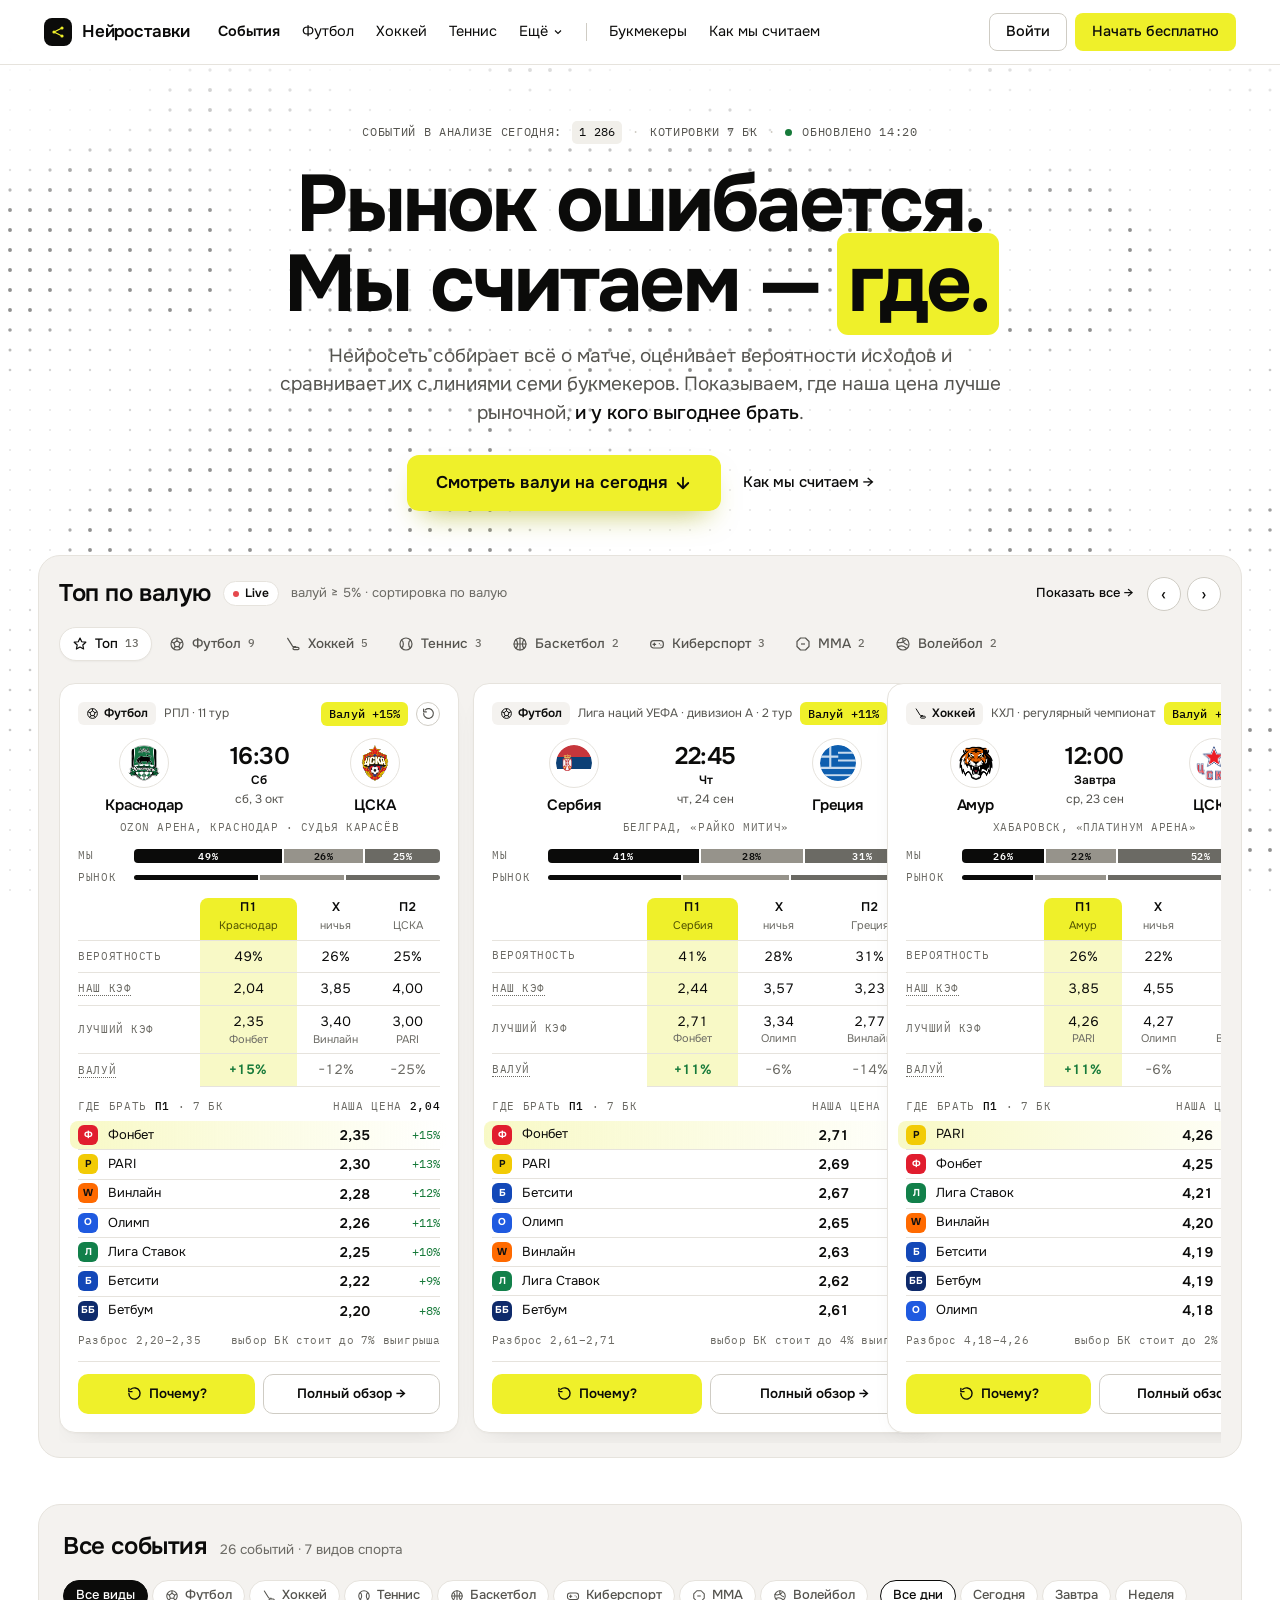
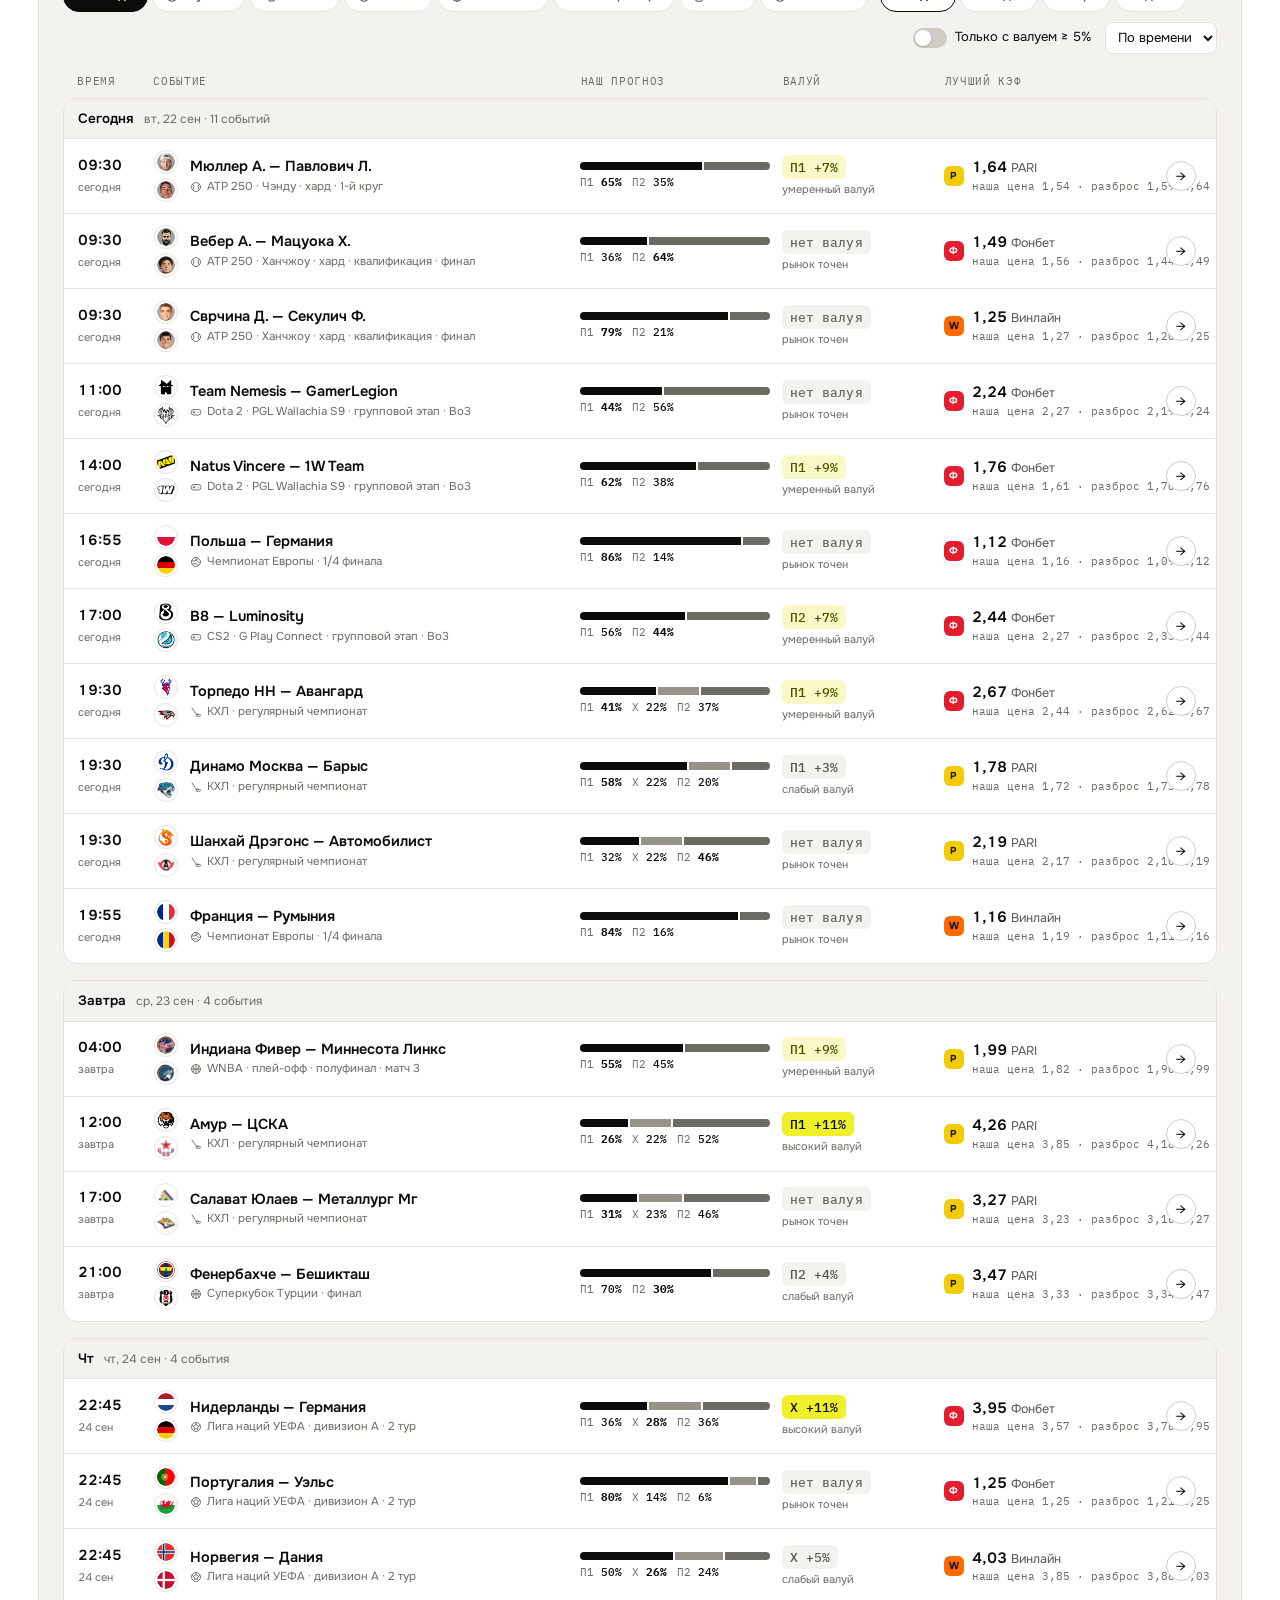
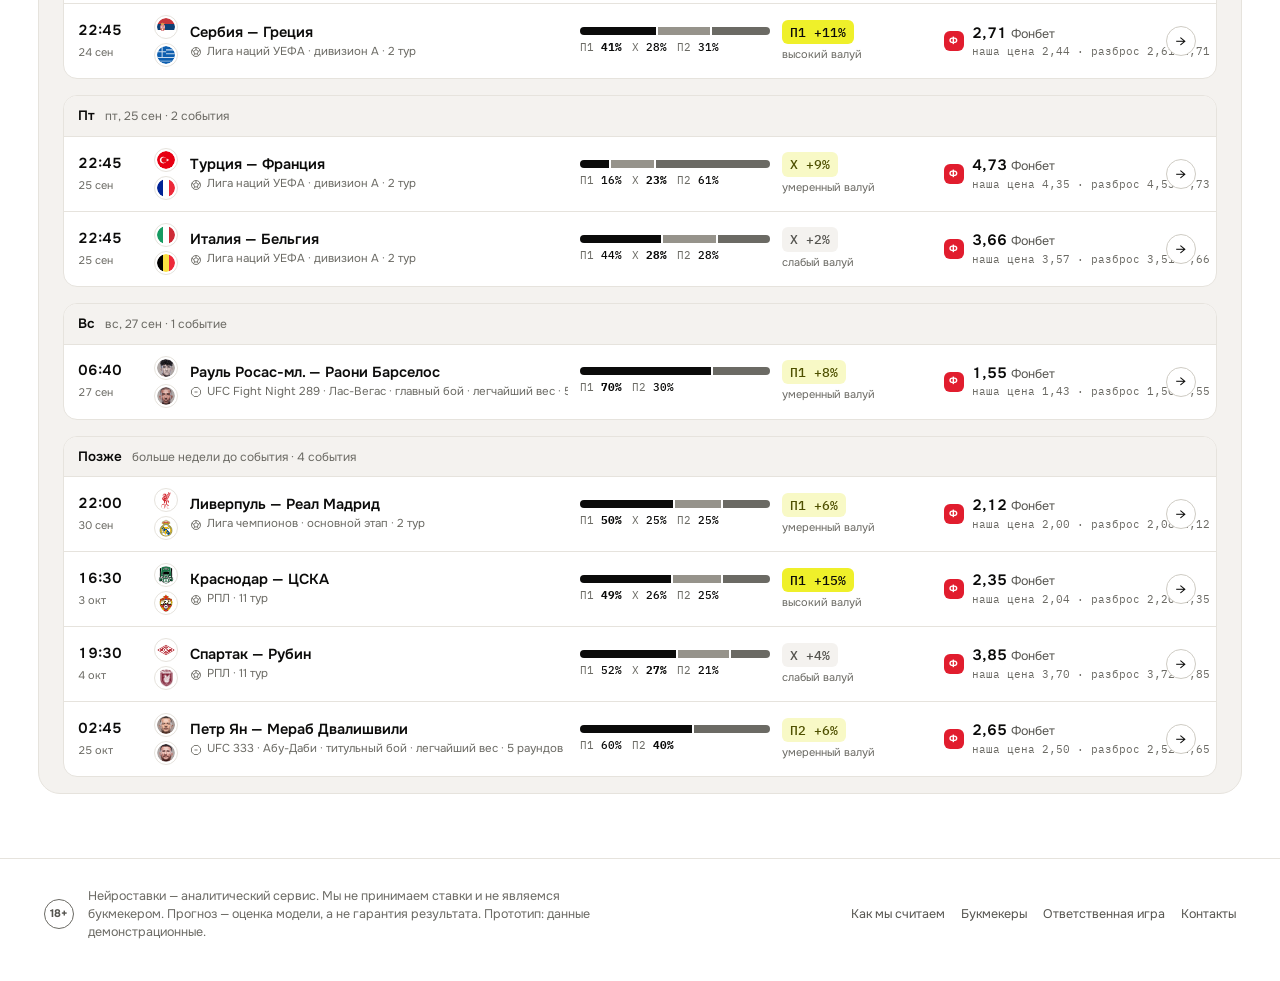
==== commit 81a9e9ee: "Страница события, линия стандартных ставок и доступный контраст - Страница события event.html: прогн" ====
--- a/index.html
+++ b/index.html
@@ -3,66 +3,13 @@
 <head>
 <meta charset="utf-8">
 <meta name="viewport" content="width=device-width, initial-scale=1, viewport-fit=cover">
-<!-- ARTIFACT-START -->
 <title>Нейроставки</title>
 <link rel="preconnect" href="https://fonts.googleapis.com">
 <link rel="preconnect" href="https://fonts.gstatic.com" crossorigin>
 <link rel="stylesheet" href="https://fonts.googleapis.com/css2?family=Onest:wght@400;500;600;700&family=IBM+Plex+Mono:wght@400;500&display=swap">
+<link rel="stylesheet" href="assets/app.css?v=6">
 <style>
-/* ============ tokens ============ */
-:root{
-  --bg:#FFFFFF; --bg-2:#F4F2EF; --bg-3:#FBFAF8; --surface:#FFFFFF;
-  --line:#E6E3DD; --line-2:#CFCCC4;
-  --ink:#0B0B0A; --ink-2:#55544F; --ink-3:#8A8883;
-  --accent:#EFF02A; --accent-hover:#E4E51E; --accent-soft:#F8F9C6; --accent-ink:#4E5000;
-  --good:#177A3A; --good-soft:#E4F4E8; --bad:#B0281F; --bad-soft:#F9E8E6;
-  --seg1:#0B0B0A; --segx:#CFCCC4; --seg2:#7C7A74;
-  --radius:16px;
-  --font:'Onest',system-ui,-apple-system,'Segoe UI',Roboto,sans-serif;
-  --mono:'IBM Plex Mono',ui-monospace,SFMono-Regular,Menlo,monospace;
-  color-scheme:light;
-}
-*{box-sizing:border-box}
-[hidden]{display:none!important}
-html,body{background:var(--bg);color:var(--ink);font-family:var(--font)}
-body{margin:0;font-size:15px;line-height:1.45;-webkit-font-smoothing:antialiased;text-rendering:optimizeLegibility}
-a{color:inherit}
-button{font:inherit;color:inherit}
-img{max-width:100%}
-.mono{font-family:var(--mono)}
-.muted{color:var(--ink-3)}
-.link{color:var(--ink);text-decoration:none;font-weight:500;font-size:13px}
-.link:hover{text-decoration:underline}
-.wrap{max-width:1240px;margin:0 auto;padding-inline:24px}
-@media(max-width:600px){.wrap{padding-inline:16px}}
-
-/* ============ dynamic background (canvas) ============ */
-#bg{position:fixed;inset:0;width:100%;height:100%;z-index:0;pointer-events:none;
-  -webkit-mask-image:linear-gradient(to bottom,transparent 0,rgba(0,0,0,.4) 90px,#000 220px);
-  mask-image:linear-gradient(to bottom,transparent 0,rgba(0,0,0,.4) 90px,#000 220px)}
-.page{position:relative;z-index:1}
-
-/* ============ header ============ */
-.top{position:sticky;top:env(safe-area-inset-top,0px);z-index:50;background:rgba(255,255,255,.8);backdrop-filter:saturate(1.3) blur(12px);-webkit-backdrop-filter:saturate(1.3) blur(12px);border-bottom:1px solid var(--line)}
-.top-in{display:flex;align-items:center;gap:28px;height:64px}
-.logo{display:flex;align-items:center;gap:10px;color:var(--ink);text-decoration:none;font-weight:600;font-size:17px;letter-spacing:-.01em;white-space:nowrap}
-.mark{width:28px;height:28px;border-radius:8px;background:var(--ink);display:grid;place-items:center;flex:none}
-.nav{display:flex;gap:22px;align-items:center;font-size:14.5px}
-.nav a{color:var(--ink);text-decoration:none;display:inline-flex;align-items:center;gap:4px;white-space:nowrap}
-.nav a:hover{color:var(--ink-2)}
-.nav-sep{width:1px;height:18px;background:var(--line-2)}
-.top-actions{margin-left:auto;display:flex;gap:8px;align-items:center}
-.btn{display:inline-flex;align-items:center;justify-content:center;gap:6px;height:38px;padding:0 16px;border-radius:8px;font-size:14.5px;font-weight:500;text-decoration:none;cursor:pointer;border:1px solid transparent;color:var(--ink);white-space:nowrap}
-.btn.primary{background:var(--accent)}
-.btn.primary:hover{background:var(--accent-hover)}
-.btn.ghost{border-color:var(--line-2);background:#fff}
-.btn.ghost:hover{background:var(--bg-3)}
-.btn.big{height:56px;padding:0 28px;font-size:17px;font-weight:600;border-radius:12px;box-shadow:0 14px 30px -14px rgba(160,166,0,.75)}
-.btn.big svg{width:18px;height:18px}
-@media(max-width:1000px){.nav{display:none}}
-@media(max-width:520px){.btn.ghost{display:none}.logo .word{font-size:16px}}
-
-/* ============ hero ============ */
+/* ============ главная: hero ============ */
 .hero{padding-block:56px 36px}
 .hero-text{text-align:center;max-width:980px}
 .eyebrow{display:flex;flex-wrap:wrap;align-items:center;justify-content:center;gap:8px 10px;font-family:var(--mono);font-size:11.5px;letter-spacing:.06em;text-transform:uppercase;color:var(--ink-2)}
@@ -77,7 +24,6 @@
 .lead b{font-weight:500;color:var(--ink)}
 .cta{display:flex;justify-content:center;align-items:center;gap:8px 22px;flex-wrap:wrap;margin-bottom:44px}
 .cta .link{font-size:15px}
-.panel-wrap{padding-inline:clamp(16px,3vw,56px)}
 .panel{background:var(--bg-2);border:1px solid var(--line);border-radius:22px;padding:20px 20px 14px;max-width:1820px;margin:0 auto}
 @media(max-width:600px){.panel{padding:14px 12px 10px;border-radius:16px}}
 .panel-head{display:flex;align-items:center;justify-content:space-between;gap:16px;flex-wrap:wrap}
@@ -101,108 +47,7 @@
 .slider::-webkit-scrollbar{display:none}
 .empty{padding:40px;text-align:center;color:var(--ink-3);width:100%}
 
-/* ============ event card (flip) ============ */
-.card{flex:0 0 400px;width:400px;scroll-snap-align:start;perspective:1800px;position:relative}
-@media(max-width:520px){.card{flex-basis:calc(100vw - 60px);width:calc(100vw - 60px)}}
-.card-inner{display:grid;transform-style:preserve-3d;transition:transform .65s cubic-bezier(.2,.7,.2,1);height:100%}
-.card:hover .card-inner{transform:rotateY(-8deg);transition-duration:.4s}
-.card.flipped .card-inner{transform:rotateY(180deg)}
-.card.flipped:hover .card-inner{transform:rotateY(172deg)}
-.face{grid-area:1/1;background:var(--surface);border:1px solid var(--line);border-radius:var(--radius);padding:18px;backface-visibility:hidden;-webkit-backface-visibility:hidden;display:flex;flex-direction:column;gap:12px;box-shadow:0 1px 2px rgba(0,0,0,.03),0 12px 28px -18px rgba(0,0,0,.16);cursor:pointer;transition:box-shadow .3s}
-.card:hover .face{box-shadow:0 2px 4px rgba(0,0,0,.04),0 26px 44px -22px rgba(0,0,0,.3)}
-.face.front{transform:rotateY(0deg)}
-.face.back{transform:rotateY(180deg)}
-.c-top{display:flex;align-items:center;gap:8px;min-height:24px}
-.sport-chip{display:inline-flex;align-items:center;gap:5px;font-size:12px;font-weight:600;padding:3px 8px;border-radius:6px;background:var(--bg-2);color:var(--ink);white-space:nowrap}
-.sport-chip svg{width:13px;height:13px}
-.league{font-size:12px;color:var(--ink-2);white-space:nowrap;overflow:hidden;text-overflow:ellipsis;flex:1;min-width:0}
-.val-badge{font-family:var(--mono);font-size:12px;font-weight:500;padding:3px 8px;border-radius:6px;white-space:nowrap;letter-spacing:.01em}
-.val-badge.strong{background:var(--accent);color:var(--ink)}
-.val-badge.mid{background:var(--accent-soft);color:var(--accent-ink)}
-.val-badge.weak{background:var(--bg-2);color:var(--ink-2)}
-.val-badge.none{background:var(--bg-2);color:var(--ink-3)}
-.flip-ico{width:24px;height:24px;border-radius:50%;border:1px solid var(--line-2);display:grid;place-items:center;color:var(--ink-2);flex:none;background:#fff;transition:.2s}
-.flip-ico svg{width:13px;height:13px}
-.card:hover .flip-ico{background:var(--accent);border-color:var(--accent);color:var(--ink);transform:rotate(-40deg)}
-.c-teams{display:grid;grid-template-columns:1fr auto 1fr;align-items:start;gap:8px}
-.team{display:flex;flex-direction:column;align-items:center;gap:8px;text-align:center;min-width:0}
-.team img,.team .ini{width:50px;height:50px;object-fit:contain;border-radius:50%;background:#fff;border:1px solid var(--line);padding:6px;flex:none}
-.team .ini,.r-logos .ini{display:grid;place-items:center;font-weight:700;font-size:13px;color:var(--ink-2);background:var(--bg-2)}
-.team b{font-size:15px;font-weight:600;line-height:1.2;letter-spacing:-.01em;text-wrap:balance}
-.when{text-align:center;display:flex;flex-direction:column;gap:2px;min-width:84px;padding-top:6px}
-.when b{font-size:24px;font-weight:600;letter-spacing:-.02em;line-height:1}
-.when span{font-size:12px;color:var(--ink-2)}
-.when .day{font-weight:600;color:var(--ink);margin-top:2px}
-.c-venue{font-family:var(--mono);font-size:10.5px;letter-spacing:.05em;text-transform:uppercase;color:var(--ink-3);text-align:center;white-space:nowrap;overflow:hidden;text-overflow:ellipsis;margin-top:-6px}
-.c-bars{display:flex;flex-direction:column;gap:6px}
-.bar-row{display:grid;grid-template-columns:48px 1fr;align-items:center;gap:8px;font-family:var(--mono);font-size:10.5px;letter-spacing:.06em;text-transform:uppercase;color:var(--ink-3)}
-.bar{display:flex;gap:2px;height:14px;border-radius:4px;overflow:hidden}
-.bar.thin{height:6px;opacity:.5}
-.bar i{display:grid;place-items:center;height:100%;font:600 9.5px/1 var(--mono);color:#fff;overflow:hidden;white-space:nowrap;font-style:normal}
-.bar i.s0{background:var(--seg1)} .bar i.s1{background:var(--segx);color:var(--ink)} .bar i.s2{background:var(--seg2)}
-.bar.thin i,.bar.mini i{font-size:0}
-.c-table{width:100%;border-collapse:collapse;font-variant-numeric:tabular-nums;font-size:13.5px}
-.c-table th,.c-table td{padding:6px 6px;text-align:center;border-top:1px solid var(--line)}
-.c-table thead th{border-top:0;padding-top:0;padding-bottom:6px;font-weight:600;font-size:12.5px;cursor:pointer;border-radius:8px 8px 0 0;transition:background .15s}
-.c-table thead th:hover{background:var(--bg-2)}
-.c-table thead th small{display:block;font-weight:400;font-size:10.5px;color:var(--ink-3);white-space:nowrap;overflow:hidden;text-overflow:ellipsis;max-width:92px;margin:2px auto 0}
-.c-table tbody th{text-align:left;font-weight:400;font-family:var(--mono);font-size:10.5px;letter-spacing:.05em;text-transform:uppercase;color:var(--ink-3);padding-left:0;white-space:nowrap}
-.c-table td.sel{background:var(--accent-soft)}
-.c-table thead th.sel,.c-table thead th.sel:hover{background:var(--accent);color:var(--ink)}
-.c-table thead th.sel small{color:var(--accent-ink)}
-.c-table td small{display:block;font-size:10.5px;color:var(--ink-3);font-family:var(--font)}
-.c-table td.pos{color:var(--good);font-weight:600} .c-table td.neg{color:var(--ink-3)}
-.c-table tbody tr:last-child td{border-bottom:1px solid var(--line)}
-.c-where{display:flex;flex-direction:column}
-.c-label{display:flex;justify-content:space-between;align-items:baseline;gap:8px;font-family:var(--mono);font-size:10.5px;letter-spacing:.06em;text-transform:uppercase;color:var(--ink-3)}
-.c-label b{color:var(--ink);font-weight:500}
-.bk-list{list-style:none;margin:6px 0 0;padding:0;display:flex;flex-direction:column}
-.bk-list li{display:grid;grid-template-columns:20px 1fr auto 60px;align-items:center;gap:10px;padding:4px 0;border-top:1px solid var(--line);font-size:13px}
-.bk-list li:first-child{border-top:0}
-.bk-list li.best{background:linear-gradient(90deg,var(--accent-soft),rgba(248,249,198,0));margin:0 -8px;padding-inline:8px;border-radius:8px}
-.bk-logo{width:20px;height:20px;border-radius:6px;display:grid;place-items:center;font-size:10px;font-weight:700;color:#fff;background:var(--c);letter-spacing:-.02em;flex:none}
-.bk-list b{font-variant-numeric:tabular-nums;font-size:14px;font-weight:600}
-.ev{font-family:var(--mono);font-size:11.5px;color:var(--good);text-align:right;white-space:nowrap}
-.ev.neg{color:var(--ink-3)}
-.c-spread{font-family:var(--mono);font-size:10.5px;color:var(--ink-3);letter-spacing:.02em;margin-top:8px;display:flex;justify-content:space-between;gap:8px;flex-wrap:wrap}
-.c-foot{margin-top:auto;display:grid;grid-template-columns:1fr 1fr;gap:8px;padding-top:12px;border-top:1px solid var(--line)}
-.btn-card{height:40px;border-radius:10px;font-size:13.5px;font-weight:600;display:inline-flex;align-items:center;justify-content:center;gap:7px;cursor:pointer;border:1px solid transparent;text-decoration:none;white-space:nowrap;padding:0 10px}
-.btn-card svg{width:15px;height:15px;flex:none}
-.btn-card.why{background:var(--accent);color:var(--ink)}
-.btn-card.why:hover{background:var(--accent-hover)}
-.btn-card.more{background:#fff;border-color:var(--line-2);color:var(--ink)}
-.btn-card.more:hover{background:var(--bg-2)}
-.btn-card.why svg{transition:transform .25s}
-.card:hover .btn-card.why svg{transform:rotate(-40deg)}
-/* back */
-.b-head{display:flex;align-items:center;gap:10px;min-height:24px}
-.b-back{height:30px;padding:0 12px;border-radius:999px;border:1px solid var(--line-2);background:#fff;font-size:13px;font-weight:600;cursor:pointer;display:inline-flex;align-items:center;gap:6px;white-space:nowrap}
-.b-back:hover{background:var(--bg-2)}
-.b-head .league{text-align:right}
-.b-title{font-size:18px;font-weight:600;letter-spacing:-.015em;line-height:1.2;margin-top:4px;text-wrap:balance}
-.b-title small{display:block;font-size:13px;font-weight:400;color:var(--ink-2);margin-top:2px}
-.b-label{font-family:var(--mono);font-size:10.5px;letter-spacing:.06em;text-transform:uppercase;color:var(--ink-3)}
-.wf{list-style:none;margin:6px 0 0;padding:0;display:flex;flex-direction:column}
-.wf li{display:grid;grid-template-columns:1fr auto;gap:10px;align-items:start;padding:6px 0;border-top:1px solid var(--line);font-size:13px;line-height:1.35}
-.wf li.base,.wf li.total{font-weight:600;background:var(--bg-2);margin:0 -8px;padding-inline:8px;border-radius:8px;border-top:0;align-items:center}
-.wf li.total{background:var(--accent-soft)}
-.wf li.base+li{border-top:0}
-.pp{font-family:var(--mono);font-size:12px;white-space:nowrap;padding:2px 6px;border-radius:5px;font-weight:500}
-.pp.pos{background:var(--good-soft);color:var(--good)} .pp.neg{background:var(--bad-soft);color:var(--bad)} .pp.n{background:#fff;color:var(--ink);border:1px solid var(--line)}
-.spark{display:grid;grid-template-columns:1fr auto;gap:12px;align-items:center;margin-top:6px}
-.spark svg{width:100%;height:auto;display:block}
-.spark .v{font-family:var(--mono);font-size:11px;color:var(--ink-3);text-align:right;white-space:nowrap;letter-spacing:.03em;text-transform:uppercase}
-.spark .v b{display:block;font-size:16px;color:var(--ink);font-family:var(--font);letter-spacing:-.01em;text-transform:none;font-variant-numeric:tabular-nums;margin-bottom:2px}
-.hint{font-size:12.5px;color:var(--ink-2);margin-top:6px;line-height:1.4}
-.src{display:flex;flex-wrap:wrap;gap:4px;margin-top:6px}
-.src span{font-size:11.5px;padding:2px 8px;border-radius:5px;background:var(--bg-2);color:var(--ink-2)}
-.b-foot{margin-top:auto;display:flex;align-items:center;justify-content:space-between;gap:10px;padding-top:12px;border-top:1px solid var(--line);font-size:12.5px;color:var(--ink-2);flex-wrap:wrap}
-
-/* tooltip */
-[data-tip]{position:relative;cursor:help;border-bottom:1px dotted var(--ink-3)}
-[data-tip]:hover::after{content:attr(data-tip);position:absolute;left:0;bottom:calc(100% + 6px);z-index:20;background:var(--ink);color:#fff;font:400 12px/1.4 var(--font);letter-spacing:0;text-transform:none;padding:8px 10px;border-radius:8px;width:240px;white-space:normal;box-shadow:0 8px 24px rgba(0,0,0,.18);text-align:left}
-
-/* ============ events list ============ */
+/* ============ список событий ============ */
 .events{padding-block:10px 64px}
 .panel-list{padding:24px 24px 16px}
 .panel-list .group:last-child{margin-bottom:0}
@@ -224,86 +69,19 @@
 .toggle input:checked+.sw{background:var(--ink)} .toggle input:checked+.sw::after{left:16px}
 .toggle input:focus-visible+.sw{outline:2px solid var(--accent-ink);outline-offset:2px}
 .select{height:32px;border-radius:8px;border:1px solid var(--line);background:#fff;font:inherit;font-size:13px;padding:0 8px;color:var(--ink)}
-.rows-head{display:grid;grid-template-columns:64px 1fr 190px 150px 210px 36px;gap:12px;padding:8px 14px;font-family:var(--mono);font-size:10.5px;letter-spacing:.06em;text-transform:uppercase;color:var(--ink-3)}
+.rows-head{display:grid;grid-template-columns:64px 1fr 190px 150px 210px 36px;gap:12px;padding:8px 14px;font-family:var(--mono);font-size:11px;letter-spacing:.06em;text-transform:uppercase;color:var(--ink-3)}
 .group{margin-bottom:16px;background:#fff;border:1px solid var(--line);border-radius:14px;overflow:hidden}
 .group-h{padding:10px 14px;font-size:13.5px;font-weight:600;background:var(--bg-2);border-bottom:1px solid var(--line);display:flex;gap:10px;align-items:baseline}
 .group-h span{font-weight:400;color:var(--ink-3);font-size:12px}
-.row{display:grid;grid-template-columns:64px 1fr 190px 150px 210px 36px;gap:12px;align-items:center;padding:11px 14px;border-top:1px solid var(--line);cursor:pointer;text-decoration:none;color:inherit;transition:background .12s}
 .group .row:first-of-type{border-top:0}
-.row:hover{background:var(--bg-3)}
-.r-time{font-variant-numeric:tabular-nums}
-.r-time b{display:block;font-size:14.5px;font-weight:600} .r-time span{font-size:11px;color:var(--ink-3);white-space:nowrap}
-.r-ev{display:flex;align-items:center;gap:12px;min-width:0}
-.r-logos{display:flex;flex-direction:column;gap:4px;flex:none}
-.r-logos img,.r-logos .ini{width:24px;height:24px;object-fit:contain;border-radius:50%;border:1px solid var(--line);background:#fff;padding:2px;font-size:8px}
-.r-names{min-width:0}
-.r-names b{display:block;font-size:14.5px;font-weight:600;line-height:1.25;white-space:nowrap;overflow:hidden;text-overflow:ellipsis}
-.r-names span{font-size:11.5px;color:var(--ink-3);display:flex;align-items:center;gap:5px;margin-top:3px;white-space:nowrap;overflow:hidden;text-overflow:ellipsis}
-.r-names span svg{width:12px;height:12px;flex:none}
-.r-prob{display:flex;flex-direction:column;gap:5px}
-.r-prob .bar{height:8px}
-.r-prob .lg{display:flex;gap:10px;font-size:11px;color:var(--ink-3);font-variant-numeric:tabular-nums;font-family:var(--mono)}
-.r-prob .lg b{color:var(--ink);font-weight:500}
-.r-prob .lg .pk b{font-weight:700}
-.r-val{display:flex;flex-direction:column;gap:3px;align-items:flex-start}
-.r-val .val-badge{font-size:12.5px}
-.r-val span.l{font-size:11px;color:var(--ink-3)}
-.r-bk{display:flex;align-items:center;gap:8px;font-variant-numeric:tabular-nums;min-width:0}
-.r-bk b{font-size:15px;font-weight:600} .r-bk span{font-size:12.5px;color:var(--ink-2)}
-.r-bk small{display:block;font-family:var(--mono);font-size:10.5px;color:var(--ink-3);white-space:nowrap}
-.r-go{width:30px;height:30px;border-radius:50%;border:1px solid var(--line-2);display:grid;place-items:center;font-size:14px;color:var(--ink);background:#fff}
-.row:hover .r-go{background:var(--ink);color:#fff;border-color:var(--ink)}
-@media(max-width:1000px){
-  .rows-head{display:none}
-  .row{grid-template-columns:56px 1fr auto;grid-template-areas:"time ev val" "time prob bk";row-gap:10px}
-  .r-time{grid-area:time} .r-ev{grid-area:ev} .r-prob{grid-area:prob} .r-val{grid-area:val;align-items:flex-end} .r-bk{grid-area:bk;justify-content:flex-end}
-  .r-go{display:none}
-}
-@media(max-width:520px){
-  .row{grid-template-columns:1fr auto;grid-template-areas:"ev val" "prob bk";}
-  .r-time{display:none}
-  .r-names b{white-space:normal}
-}
-
-/* ============ footer ============ */
-footer{border-top:1px solid var(--line);padding-block:28px 40px;font-size:12.5px;color:var(--ink-3);background:#fff}
-.foot-in{display:flex;flex-wrap:wrap;gap:16px 32px;align-items:center;justify-content:space-between}
-.foot-l{display:flex;align-items:center;gap:14px;flex-wrap:wrap}
-.age{display:inline-grid;place-items:center;width:30px;height:30px;border:1.5px solid var(--ink-3);border-radius:50%;font-weight:700;font-size:11px;color:var(--ink-2);flex:none}
-.foot-in p{margin:0;max-width:64ch;line-height:1.45}
-.foot-links{display:flex;gap:16px;flex-wrap:wrap}
-.foot-links a{color:var(--ink-2);text-decoration:none}
-.foot-links a:hover{color:var(--ink)}
-
-/* ============ modal & toast ============ */
-.modal{position:fixed;inset:0;z-index:100;display:grid;place-items:center;padding:20px}
-.modal-bg{position:absolute;inset:0;background:rgba(20,20,18,.45);backdrop-filter:blur(4px);-webkit-backdrop-filter:blur(4px)}
-.modal-box{position:relative;width:min(420px,100%);max-height:100%;overflow:auto;padding-top:44px}
-.modal-box .card{width:100%;flex-basis:auto}
-.modal-close{position:absolute;right:0;top:0;width:36px;height:36px;border-radius:50%;background:#fff;border:1px solid var(--line-2);cursor:pointer;display:grid;place-items:center;font-size:16px}
-.modal-note{position:absolute;left:0;top:8px;color:#fff;font-size:12px;opacity:.85}
-.toast{position:fixed;left:50%;bottom:28px;transform:translate(-50%,16px);background:var(--ink);color:#fff;padding:11px 18px;border-radius:12px;font-size:13.5px;opacity:0;transition:.25s;z-index:200;pointer-events:none;white-space:nowrap;box-shadow:0 12px 30px rgba(0,0,0,.25)}
-.toast.show{opacity:1;transform:translate(-50%,0)}
-
-:focus-visible{outline:2px solid var(--accent-ink);outline-offset:2px}
-@media(prefers-reduced-motion:reduce){.card-inner,.face,.flip-ico,.btn-card.why svg{transition:none}.pulse{animation:none}.counter{transition:none}}
+@media(max-width:1000px){.rows-head{display:none}}
+@media(prefers-reduced-motion:reduce){.pulse{animation:none}.counter{transition:none}}
 </style>
 </head>
 <body>
 <canvas id="bg" aria-hidden="true"></canvas>
 <div class="page">
-<header class="top">
-  <div class="wrap top-in">
-    <a class="logo" href="#"><span class="mark"><svg viewBox="0 0 24 24" width="16" height="16" fill="none" stroke="#EFF02A" stroke-width="2" stroke-linecap="round"><circle cx="6" cy="12" r="2.4" fill="#EFF02A" stroke="none"/><circle cx="18" cy="6" r="2.4" fill="#EFF02A" stroke="none"/><circle cx="18" cy="18" r="2.4" fill="#EFF02A" stroke="none"/><path d="M8.2 10.9l7.6-3.8M8.2 13.1l7.6 3.8"/></svg></span><span class="word">Нейроставки</span></a>
-    <nav class="nav">
-      <a href="#events">События</a><a href="#" data-soon>Футбол</a><a href="#" data-soon>Хоккей</a><a href="#" data-soon>Теннис</a>
-      <a href="#" data-soon>Ещё <svg width="12" height="12" viewBox="0 0 24 24" fill="none" stroke="currentColor" stroke-width="2.2"><path d="M6 9l6 6 6-6"/></svg></a>
-      <span class="nav-sep"></span>
-      <a href="#" data-soon>Букмекеры</a><a href="#" data-soon>Как мы считаем</a>
-    </nav>
-    <div class="top-actions"><a class="btn ghost" href="#" data-soon>Войти</a><a class="btn primary" href="#" data-soon>Начать бесплатно</a></div>
-  </div>
-</header>
+<div id="site-header"></div>
 
 <main>
 <section class="hero">
@@ -321,7 +99,7 @@
     </div>
   </div>
 
-  <div class="panel-wrap" id="top">
+  <div class="wide" id="top">
     <div class="panel">
       <div class="panel-head">
         <div class="panel-title"><h2>Топ по валую</h2><span class="live-chip"><i></i>Live</span><span class="muted" id="panelSub">валуй ≥ 5% · сортировка по валую</span></div>
@@ -334,7 +112,7 @@
 </section>
 
 <section class="events" id="events">
-  <div class="panel-wrap"><div class="panel panel-list">
+  <div class="wide"><div class="panel panel-list">
   <div class="sec-head"><h2>Все события</h2><span class="muted" id="count"></span></div>
   <div class="filters">
     <div class="chips" id="sportChips"></div>
@@ -350,501 +128,15 @@
 </section>
 </main>
 
-<footer>
-  <div class="wrap foot-in">
-    <div class="foot-l"><span class="age">18+</span><p>Нейроставки — аналитический сервис. Мы не принимаем ставки и не являемся букмекером. Прогноз — оценка модели, а не гарантия результата. Прототип: данные демонстрационные.</p></div>
-    <div class="foot-links"><a href="#" data-soon>Как мы считаем</a><a href="#" data-soon>Букмекеры</a><a href="#" data-soon>Ответственная игра</a><a href="#" data-soon>Контакты</a></div>
-  </div>
-</footer>
-</div>
-
-<div class="modal" id="modal" hidden>
-  <div class="modal-bg" data-close></div>
-  <div class="modal-box">
-    <span class="modal-note">Превью карточки · полная страница события — следующий этап</span>
-    <button class="modal-close" data-close aria-label="Закрыть">✕</button>
-    <div id="modalCard"></div>
-  </div>
+<div id="site-footer"></div>
 </div>
 <div class="toast" id="toast" role="status"></div>
-<script>/* LOGOS-START */
-const LOGOS = {"t/Basketball/NBA_women/Indiana_Fever.png": "[data-uri]", "t/Basketball/NBA_women/Minnesota_Lynx.png": "[data-uri]", "t/Basketball/Turkey/Fenerbahce_Istanbul-new.png": "[data-uri]", "t/Esports/CounterStrike/B8-new.png": "[data-uri]", "t/Esports/Dota_2/1win.png": "[data-uri]", "t/Esports/Luminosity.png": "[data-uri]", "t/Esports/Natus_Vincere.png": "[data-uri]", "t/Esports/Universal/GamerLegion-new.png": "[data-uri]", "t/Esports/Universal/Team_Nemesis.png": "[data-uri]", "t/Football/England/Liverpool_new.png": "[data-uri]", "t/Football/Russia/CSKA_Moscow_new.png": "[data-uri]", "t/Football/Russia/Krasnodar_new.png": "[data-uri]", "t/Football/Russia/Rubin.png": "[data-uri]", "t/Football/Russia/Spartak_Moscow-new.png": "[data-uri]", "t/Football/Spain/Real_Madrid.png": "[data-uri]", "t/Football/Turkey/Besiktas_new.png": "[data-uri]", "t/Hockey/China/Shanghai_Dragons_new.png": "[data-uri]", "t/Hockey/KHL/new/Avtomobilist_Yekaterinburg.png": "[data-uri]", "t/Hockey/KHL/new/Barys_new.png": "[data-uri]", "t/Hockey/KHL/new/HC_CSKA_Moscow.png": "[data-uri]", "t/Hockey/KHL/new/Metallurg_Mg.png": "[data-uri]", "t/Hockey/KHL/new/Salavat_Yulaev_Ufa.png": "[data-uri]", "t/Hockey/KHL/new/Torpedo_NNovgorod_new.png": "[data-uri]", "t/Hockey/Russia/Amur.png": "[data-uri]", "t/Hockey/Russia/Avangard_new.png": "[data-uri]", "t/Hockey/Russia/Dynamo_Moskva-new.png": "[data-uri]", "t/MMA/Merab_Dvalishvili.png": "[data-uri]", "t/MMA/PetrYan.png": "[data-uri]", "t/MMA/Raoni_Barcelos.png": "[data-uri]", "t/MMA/Raul_Rosas_Jr..png": "[data-uri]", "t/Tennis/Matsuoka_Hayato.png": "[data-uri]", "t/Tennis/Muller_Alexandre_new.png": "[data-uri]", "t/Tennis/Pavlovic_Luka.png": "[data-uri]", "t/Tennis/Weber_Arthur.png": "[data-uri]", "t/Tennis/philip_sekulic.png": "[data-uri]", "t/Tennis/svrcina_dalibor.png": "[data-uri]", "f/Belgium": "[data-uri]", "f/Denmark": "[data-uri]", "f/France": "[data-uri]", "f/Germany": "[data-uri]", "f/Greece": "[data-uri]", "f/Italy": "[data-uri]", "f/Netherlands": "[data-uri]", "f/Norway": "[data-uri]", "f/Poland": "[data-uri]